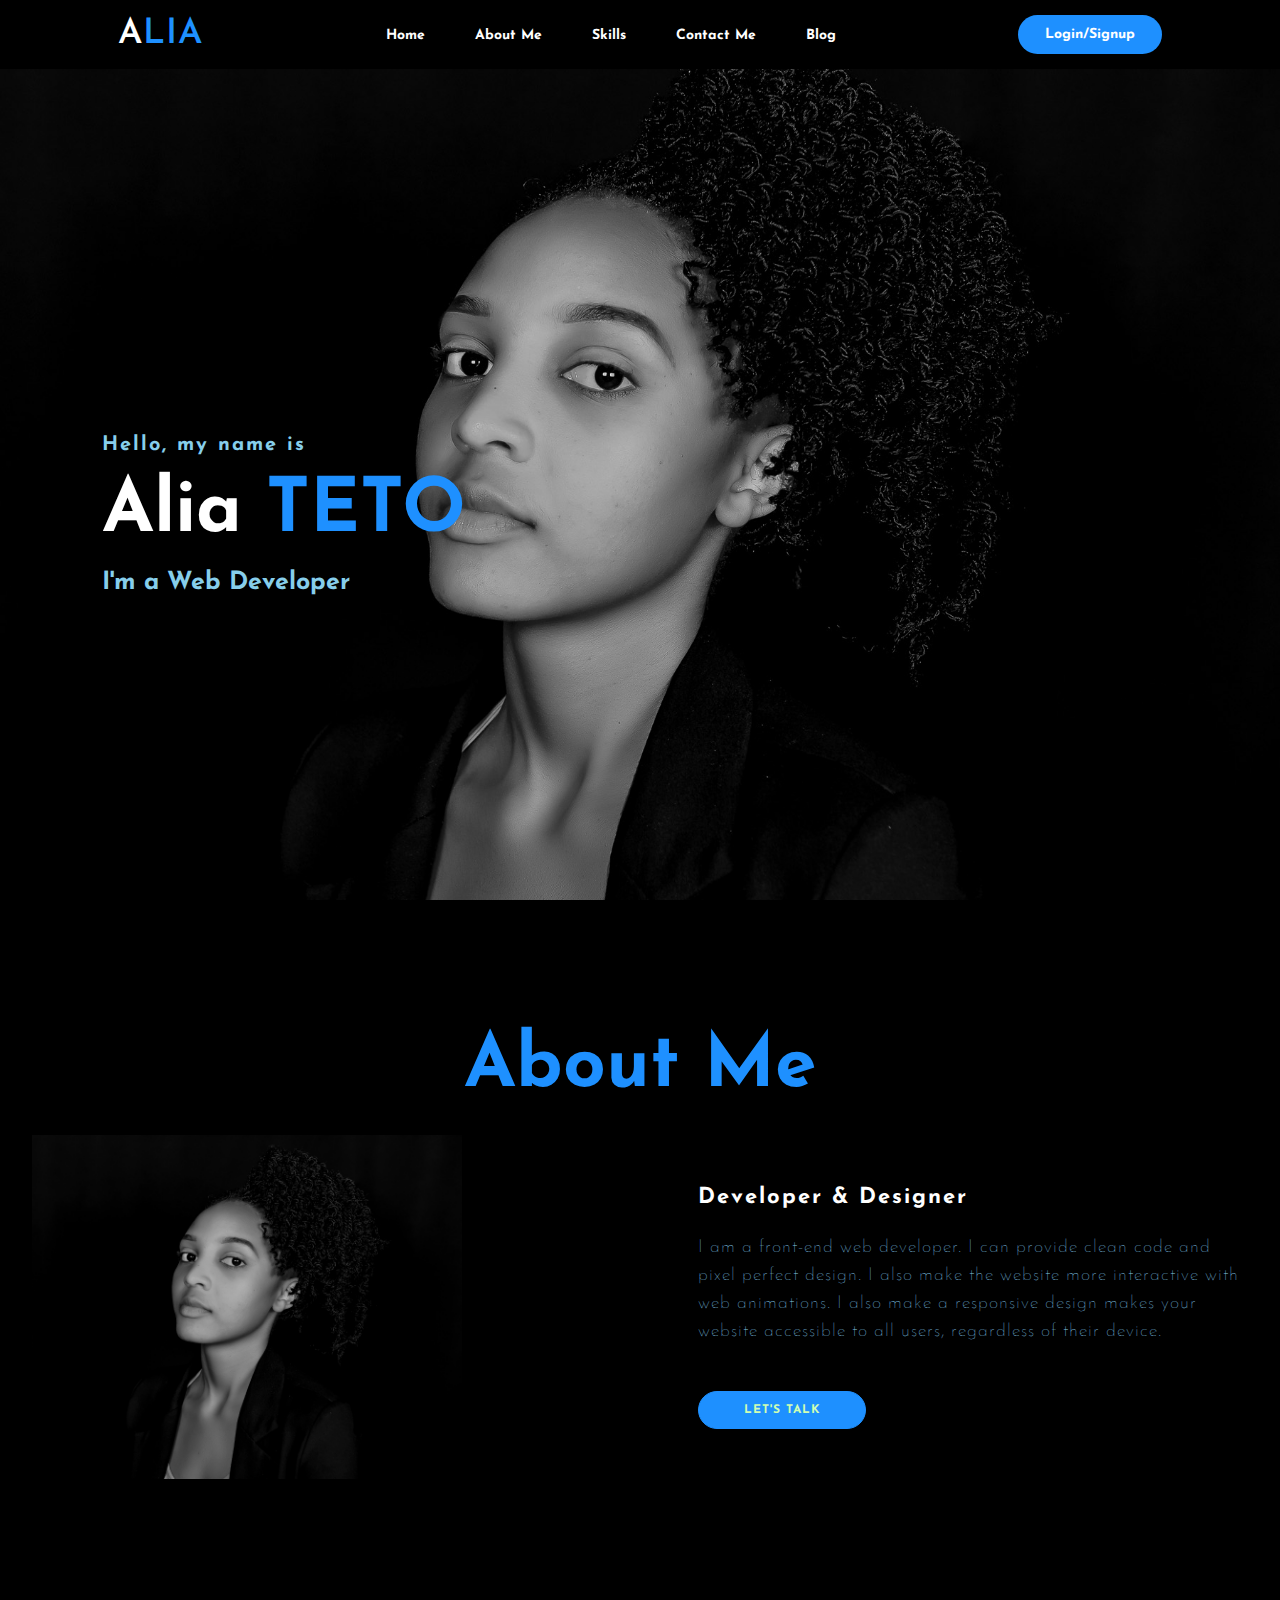
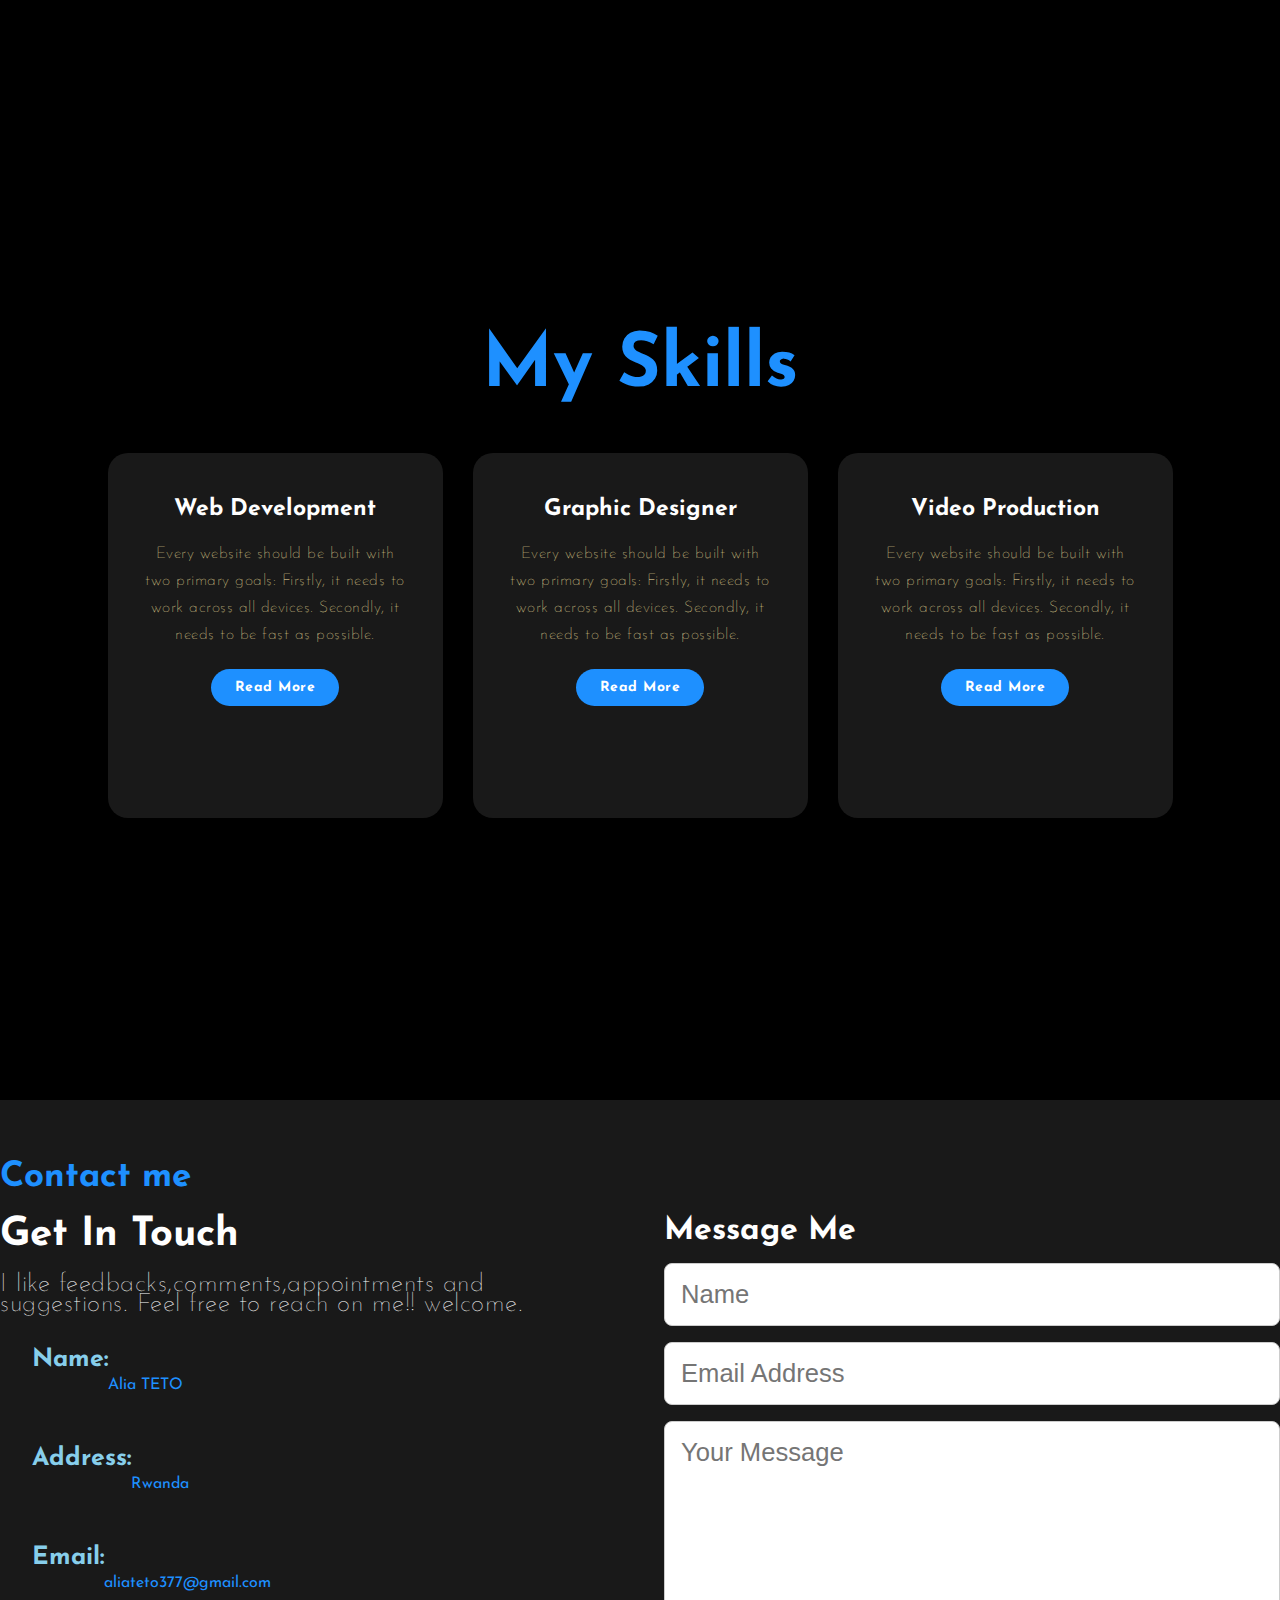
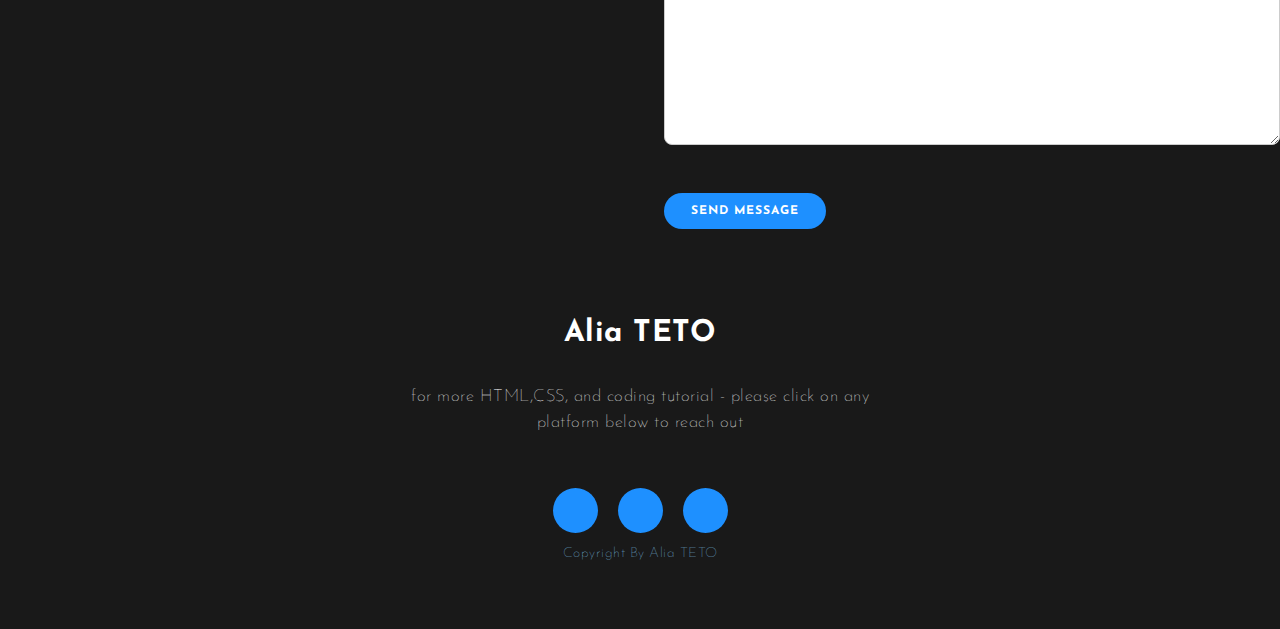
==== index.html @ bccda7f2 "this is for dashboard, about and skills pages." ====
<html lang="en">
<head>
    <meta charset="UTF-8">
    <meta http-equiv="X-UA-Compatible" content="IE=edge">
    <meta name="viewport" content="width=device-width, initial-scale=1.0">
    <title>Alia's Portfolio website</title>
    <link rel="stylesheet" type="text/css" href="css/style.css">
    <link href="https://fonts.googleapis.com/css2?family=Josefin+Sans:ital,wght@0,100;0,200;0,400;0,500;0,600;0,700;1,100;1,200;1,300;1,400;1,500;1,600;1,700&family=Roboto:wght@400;500;700&display=swap" rel="stylesheet">
     
    <link rel="stylesheet" href="https://cdnjs.cloudflare.com/ajax/libs/font-awesome/6.0.0-beta3/css/all.min.css" integrity="sha512-Fo3rlrZj/k7ujTnHg4CGR2D7kSs0v4LLanw2qksYuRlEzO+tcaEPQogQ0KaoGN26/zrn20ImR1DfuLWnOo7aBA==" crossorigin="anonymous" referrerpolicy="no-referrer" />
   
</head>
<body>
    <div class="container">
        <div class="hero" id="home">
            <nav>
              <div class="max-width">
                <div class="logo"><a href="#home">A<span>LIA</span></a></div>
                <ul class="navlinks">
                    <li><a href="#home">Home</a></li>
                    <li><a href="#about">About Me </a></li>
                    <li><a href="#skills">Skills</a></li>
                    <li><a href="#contact">Contact Me</a></li>
                    <li><a href="/blog.html">Blog</a></li>
                </ul>
                <div class="burger">
                    <div class="line1"></div>
                    <div class="line2"></div>
                    <div class="line3"></div>
                </div>
                <a href="login.html" class="btn"> Login/Signup </a> 
              </div>
            
            </nav>
            
            <div class="content">
                <h4>Hello, my name is </h4>
                <h1>Alia <span>TETO</span> </h1>
                <h3>I'm a Web Developer</h3>
                <div class="newsletter">
                </div>
            </div>
                
        </div>

        <section class="about" id="about">
            <div class="title">
               <h2>About Me</h2>
            </div>
            <div class="main">
                <div class="imageClass">
                    <img src="/img/6.jpg">
                </div>
                <div class="about-text">
                   <h5>Developer & Designer</h5>
                   <p>
                      I am a front-end web developer. I can provide clean code and pixel
                      perfect design. I also make the website more interactive with web
                      animations. I also make a responsive design
                      makes your website accessible to all users, regardless of their device. 
                   </p>
                   <button type="button">Let's Talk</button>
                </div>
            </div>
        </section>

        <div class="service" id="skills">
            <div class="title">
                <h2>My Skills</h2>
            </div>
    
            <div class="box">
                <div class="card">
                    <i class="fas fa-bars"></i>
                    <h5>Web Development</h5>
                    <div class="pra">
                        <p>Every website should be built with two primary goals: Firstly, it needs
                            to work across all devices. Secondly, it needs to be fast as possible.
                        </p>
                        <p style="text-align: center;">
                            <a class="button" href="#">Read More</a>                        
                        </p>
                    </div>
                </div>
    
                <div class="card">
                    <i class="fas fa-images"></i>
                    <h5>Graphic Designer</h5>
                    <div class="pra">
                        <p>Every website should be built with two primary goals: Firstly, it needs
                            to work across all devices. Secondly, it needs to be fast as possible.
                        </p>
                        <p style="text-align: center;">
                            <a class="button" href="#">Read More</a>                        
                        </p>
                    </div>
                </div>
    
                <div class="card">
                    <i class="fas fa-film"></i>
                    <h5>Video Production</h5>
                    <div class="pra">
                        <p>Every website should be built with two primary goals: Firstly, it needs
                            to work across all devices. Secondly, it needs to be fast as possible.
                        </p>
                        <p style="text-align: center;">
                            <a class="button" href="#">Read More</a>                        
                        </p>
                    </div>
                </div>
            </div>
        </div>
        <section class="section-contact" id="contact">
            <div class="title">
                <h1>Contact me</h1>
            </div>
        
            <div class="contact-center container">
                <div class="left" data-aos="fade-down" data-aos-duration="1500">
                    <h2>Get In Touch</h2>
                    <p>
                        I like feedbacks,comments,appointments and suggestions.
                        Feel free to reach on me!!
                        welcome.
                    </p>
                    <div>
                        <span class="icon"><i class="fas fa-user"></i></span>
                        <span class="content"></span>
                        <h3 class="ico">Name:</h3>
                        <span>Alia TETO</span>
                    </div>
                    <div>
                        <span class="icon"><i class="fas fa-marker"></i></span>
                        <span class="content"></span>
                        <h3>Address:</h3>
                        <span>Rwanda</span>
                    </div>
        
                    <div>
                        <span class="icon"><i class="fas fa-envelope"></i></span>
                        <span class="content"></span>
                        <h3>Email:</h3>
                        <span>aliateto377@gmail.com</span>
                    </div>
        
                </div>
        
                <div class="right" data-aos="fade-up" data-aos-duration="1500">
                    <form action="https://formsubmit.co/8c34376b5b62933df927d0271fd5776e" method="POST" class="form">
                    <h2>Message Me</h2>
                    <div>
        
                        <input type="text" placeholder="Name" required />
                        <input type="email" placeholder="Email Address" required />
                    </div>
        
                    <textarea name="message" id="" cols="30" rows="10" placeholder="Your Message"></textarea>
                    <button type="submit" class="btn btn-form"> Send message</button>
                    </form>
        
                </div>
            </div>
        
        

        <footer>
            <p>Alia TETO</p>
            <p>for more HTML,CSS, and coding tutorial - please click on any platform below to reach out</p>
            <div class="social">
                <a href="#"><i class="fab fa-facebook-f"></i></a>
                <a href="#"><i class="fab fa-instagram"></i></a>
                <a href="#"><i class="fab fa-linkedin"></i></a>
            </div>
            <p class="end">Copyright By Alia TETO</p>
        </footer>
        </section>
    </div>
   <!-- first page -->
    
    <!-- second page -->
    
    <!-- third page -->
    

    <!-- fourth page -->

    <!-- <div class="contact-me" id="hire">
        <p>Let Me Get A Beautiful Website.</p>
        <a class="button.two" href="#">Hire Me</a>
    </div> -->

    <!-- footer start  -->
    <script src="./main.js"></script>
    <script src="./munye/js/geolocationapi.js"></script>
    
</body>
</html>
---- css/style.css ----
* {
    padding: 0;
    margin: 0;
    font-family: 'josefin sans' , sans-serif;
    box-sizing: border-box;
}
html {
    scroll-behavior: smooth;
}

body {
   background-color: #191919;
   
   height: 100vh;
   margin: 0;
   width: 100%;
}

.hero {
    height: 100vh;
    width: 100%;
    background-image: url(/img/6.jpg);
    background-size: cover;
    /* background-position: center; */
    position:static;
}
 
nav {
     z-index: 999;
     position: fixed;
     width: 100%;
     padding-left: 3%;
     padding-right: 3%;      
     background-color: black;
   
}

.container {
    margin: 0 auto;
}

.max-width {
   display: flex;
   align-items: center;
   justify-content: space-between;
   max-width: 1300px;
   padding: 0 80px;
   margin: auto;


}
.logo a {
    color: white;
    font-size: 35px;
    font-weight: 600;
    letter-spacing: 1px;
    cursor: pointer;

}
span {
   color:dodgerblue;
  
}

.imageClass {
   flex: 1;
}

.imageClass img {
   width: 100%;
}

nav ul {
   display: flex;
   flex-wrap: wrap;
}
nav ul li {
   list-style-type: none;
   padding: 10px 25px;
}
nav ul li a{
   color: white;
   text-decoration: none;
   font-weight: bold;
   text-transform: capitalize;
   transition: .3s;
}

nav ul li a:hover {
   color: dodgerblue;
   transition: 0.3s;
}


.btn{
   background-color: dodgerblue;
   color: white;
   text-decoration: none;
   border: 2px solid transparent;
   font-weight: bold;
   padding: 10px 25px;
   border-radius: 30px;
   transition: transform .4s;

}
.btn:hover {
   transform: scale(1.2);
}
.content{
   max-width: 100%;
   position: absolute;
   top: 60%;
   left: 8%;
   right: 8%;
   transform: translateY(-50%);
}
h1{
   color: white;
   margin: 20px 0px 20px;
   font-size: 75px;
}
h3 {
   color: skyblue;
   font-size: 25px;
   margin-bottom: 50px;   
}
h4 {
   color: skyblue;
   letter-spacing: 2px;
   font-size: 20px;   
}
.newsletter form{
   width: 300px;
   max-width: 100%;
   position: relative;
}
.newsletter form input:first-child {
   display: inline-block;
   width: 100%;
   padding: 14px 130px 14px 15px;
   border: 2px solid dodgerblue;
   outline: none;
   border-radius: 30px;
}
.newsletter form input:last-child {
   position: absolute;
   display: inline-block;
   outline: none;
   border: none;
   padding: 10px 30px;
   border-radius: 30px;
   background-color: dodgerblue;
   color: white;
   box-shadow: 0px 0px 0px #000, 0px 0px 15px #858585;
   top: 6px;
   right: 6px;
}
.about {
   min-height: 100vh;
   padding: 100px 0px;
   background-color: black;
   margin: 0 auto;
}
.about img {
   height: auto;
   width: 430px;
}
.about-text {
   width: 550px;
}
.main{
   max-width: 95%;
   margin: 0 auto;
   display: flex;
   align-items: center;
   justify-content: space-around; 
   flex-wrap: wrap;  
}

.about-text h2  {
   flex: 1;
   color: skyblue;
   font-size: 75px;
   text-transform: capitalize;
   margin-bottom: 20px;
}
.about-text h5{
   color: white;
   letter-spacing: 2px;
   font-size: 22px;
   margin-bottom: 25px;
   text-transform: capitalize;
}
.about-text p {
   color:skyblue;
   letter-spacing: 1px;
   line-height: 28px;
   font-size: 18px;
   margin-bottom: 45px;
}
button {
   background-color: dodgerblue;
   color: white;
   text-decoration: none;
   border: 2px solid transparent;
   font-weight: bold;
   padding: 13px 30px;
   border-radius: 30px;
   transition: .4s;
}
button:hover {
   background-color: transparent;
   border: 2px solid;
   cursor: pointer;
}
.service {
   background: black;
   width: 100%;
   padding: 100px 8px;
   margin: 0 auto;
   min-height: 100vh;
}
.title h2{
   color: dodgerblue;
   font-size: 75px;
   /* width: 1130px; */
   margin: 30px auto;
   text-align: center;
}
.box {
   display: flex;
   justify-content: center;
   align-items: center;
   min-height: 400px;
   flex-wrap: wrap;
}
.card {
   height: 365px;
   width: 335px;
   padding: 20px 35px;
   background: #191919;
   border-radius: 20px;
   margin: 15px;
   position: relative;
   overflow: hidden;
   text-align: center;
}
.card i{
   font-size: 50px;
   display: block;
   text-align: center;
   margin: 25px 0px;
   color: dodgerblue;
}
h5{
   color: white;
   font-size: 23px;
   margin-bottom: 15px;
}
.pra p {
   color: #fee7aa;
   font-size: 16px;
   line-height: 27px;
   margin-bottom: 25px;
}
.card .button {
   background-color: dodgerblue;
   color: white;
   text-decoration: none;
   border: 2px solid transparent;
   font-weight: bold;
   padding: 9px 22px;
   border-radius: 30px;
   transition: transform .4s;
}
.card .button:hover {
   background-color: transparent;
   border: 2px solid;
   cursor: pointer;
}



footer{
   position: relative;
   width: 100%;
   height: 400px;
   background: #191919;
   display: flex;
   flex-direction: column;
   align-items: center;
   justify-content: center;
}
footer p:nth-child(1) {
   font-size: 30px;
   color: white;
   margin-bottom: 20px;
   font-weight: bold;
}
footer p:nth-child(2) {
   color: white;
   font-size: 17px;
   width: 500px;
   text-align: center;
   line-height: 26px;
}
.social {
   display: flex;
}
.social a {
   width: 45px;
   height: 45px;
   display: flex;
   align-items: center;
   justify-content: center;
   background: dodgerblue;
   border-radius: 50%;
   margin: 22px 10px;
   color: black;
   text-decoration: none;
   font-size: 20px;
}
.social a:hover {
   transform: scale(1.3);
   transition: .3s;
}
.end {
   position: absolute;
   color:skyblue;
   bottom: 35px;
   font-size: 14px;    
}

h2 {
text-align: left;

}
p {
   font-size: 14px;
   font-weight: 100;
   line-height: 20px;
   letter-spacing: 0.5px;
   margin: 20px 0 30px;
}



a{
   color: rgb(149, 149, 149);
   font-size: 14px;
   text-decoration: none;
   margin: 15px 0;
}
button {
   
   border-radius: 20px;
   border: 1px solid dodgerblue;
   background-color: dodgerblue;
   color: #CFFFB3;
   font-size: 12px;
   font-weight: bold;
   padding: 12px 45px;
   letter-spacing: 1px;
   text-transform: uppercase;
   transition: transform 80ms ease-in;
}
button:active {
   transform: scale(0.95);
}
button:focus {
   outline: none;
}
button.ghost {
   background-color: transparent;
   border-color: #CFFFB3;
}

.burger div {
   width: 20px;
   height: 2px;
   background-color: white;
   margin: 3px;
   padding-top: 3px;
   transition: all 0.3s ease;
}

.burger {
   display: none;
   cursor: pointer;
}


/* responsive media query */
@media screen and (max-width:1024px) {
   nav ul li {
       width: 68%;
   }   
   .hero {
           width: 100%;
   }
   .max-width {
       width: 100%;
       padding: 0 20px;

   }
   nav ul {
   display: flex;
   flex-wrap: inherit;
}
}

@media screen and (max-width:768px) {
       .hero {
           width: 100%;
       }
       .container{
           width: 100%;
           margin: 0;
       }
        .navlinks {
           display: none;
       }
       .open {
           display: flex;
           flex-direction: column;
           justify-content: center;
           background-color: #191919;
           position: fixed;
           padding-left: 1rem;
           padding-top: 1rem;
           top: 5%;
           left: 0%;
           z-index: 0;
           width: 100%;
       }
   .burger {
       display: block;
   }



.content {
   width: 80%;
   position: absolute;
   top: 60%;
   left: 8%;
   right: 8%;
   transform: translateY(-50%);
}


.max-width {
       width: 100%;
       padding: 0 10px;
       margin: 0;
   }
h1{
   color: white;
   margin: 20px 0px 20px;
   font-size: 50px;
   width: 100%;
}
h3 {
   color: #CFFFB3;
   font-size: 25px;
   margin-top: 50px;
}
.title h2 {
   color: #CFFFB3;
   font-size: 50px;
   margin: 10px auto;
   text-align: center;
   padding-bottom: 20px;
}
.about {
   width: 100%;
   padding: 40px 0px;
   background-color: #191919;
   margin: 0 auto;
}
.about-text h5 {
   margin-top: 20px;
}
.about img {
   height: auto;
   width: 300px;
}
.service {
   background: #101010;
   width: 100%;
   padding: 40px 0px;
   margin: 0 auto;
}
footer p:nth-child(2) {
   color: white;
   font-size: 17px;
   width: 250px;
   text-align: center;
   line-height: 26px;
}
.end {
   position: absolute;
   color: #208be2;
   bottom: 15px;
   font-size: 14px;
}
}

@keyframes navulliFade{
   from{
       opacity: 0;
       transform: translateX(50px);
   }
   to{
       opacity: 1;
       transform: translateX(0px);
   }
}

.toggle .line1 {
   transform: rotate(-45deg) translate(-5px, 6px);
}
.toggle .line1 {
   opacity: 0;
}
.toggle .line1 {
   transform: rotate(45deg) translate(-5px,-6px);
}


/* contact styles */
.section-contact{
   min-height: 100vh;

}
.contact-center {
   display: grid;
   grid-template-columns: 1fr 1fr;
   gap: 3rem;
color:white;
}
.title h1{
   color: dodgerblue;
   font-size: 35px;
   padding-top: 40px;
}
.left h2 {
   font-size: 2.5rem;
}
.left p {
   font-size: 1.6rem;
   margin-bottom: 2rem;
   color: white;
}
.left div {
   display: flex;
   align-items: center;
   margin-bottom: 1.5rem;
}
.left div .content {
   text-align: center;
}
.left .icon {
   margin-right: 2rem;
   font-size: 2.3rem;
   color: var(--customColor);
}
.form h2 {
   font-size: 2rem;
   margin-bottom: 1rem;
}
.form input,.form textarea {
   font-family: 'Poppins', sans-serif;
   font-size: 1.6rem;
   padding: 1rem 0;
   text-indent: 1rem;
   border-radius: .5rem;
   margin-bottom: 1rem;
   width: 100%;
   outline: none;
   border: none;
   border: 1px solid #ccc;
}
.form .right div {
   display: flex;
}

.form .right div input {
   flex: 1 1 50%;

}
.form textarea {
   width: 100%;
   resize: vertical;
   margin-bottom: 3rem;
}
@media only screen and (max-width: 768px) {
   .contact-center{
       grid-template-columns: 1fr;
   }
}
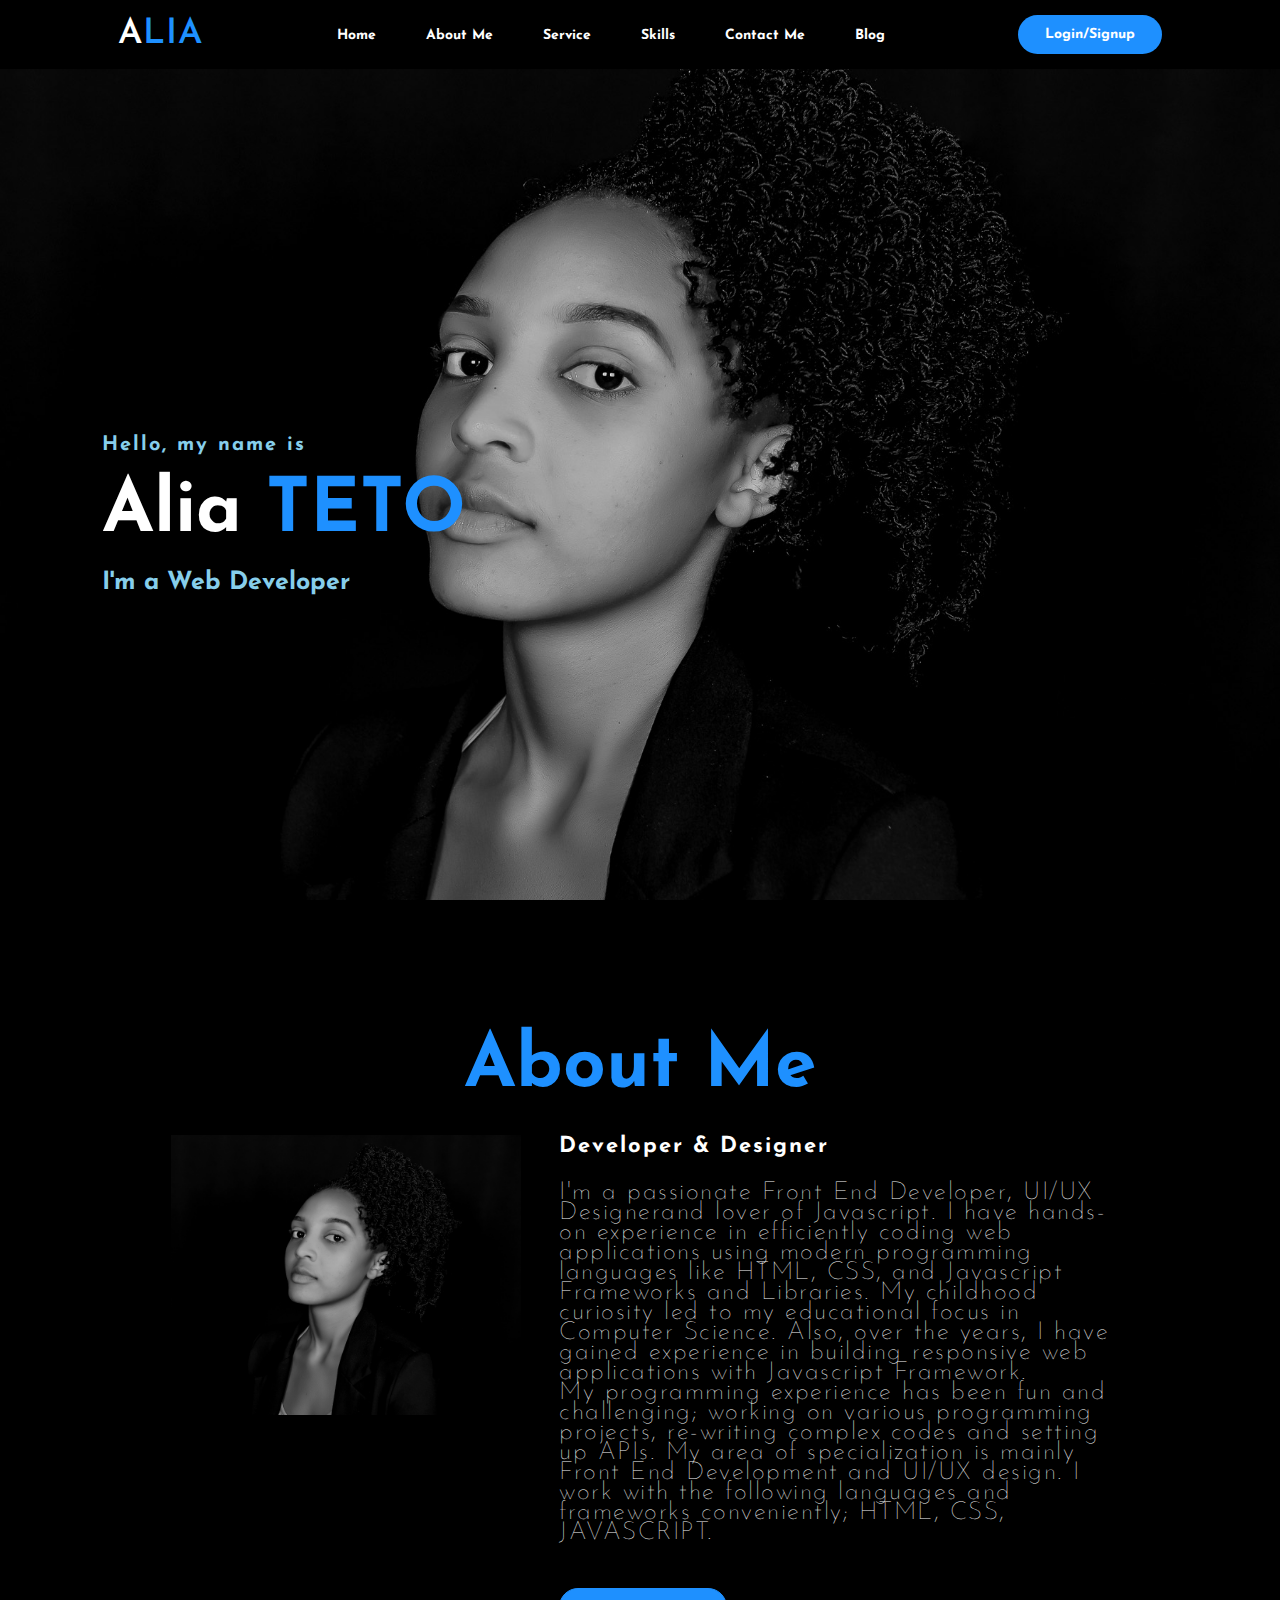
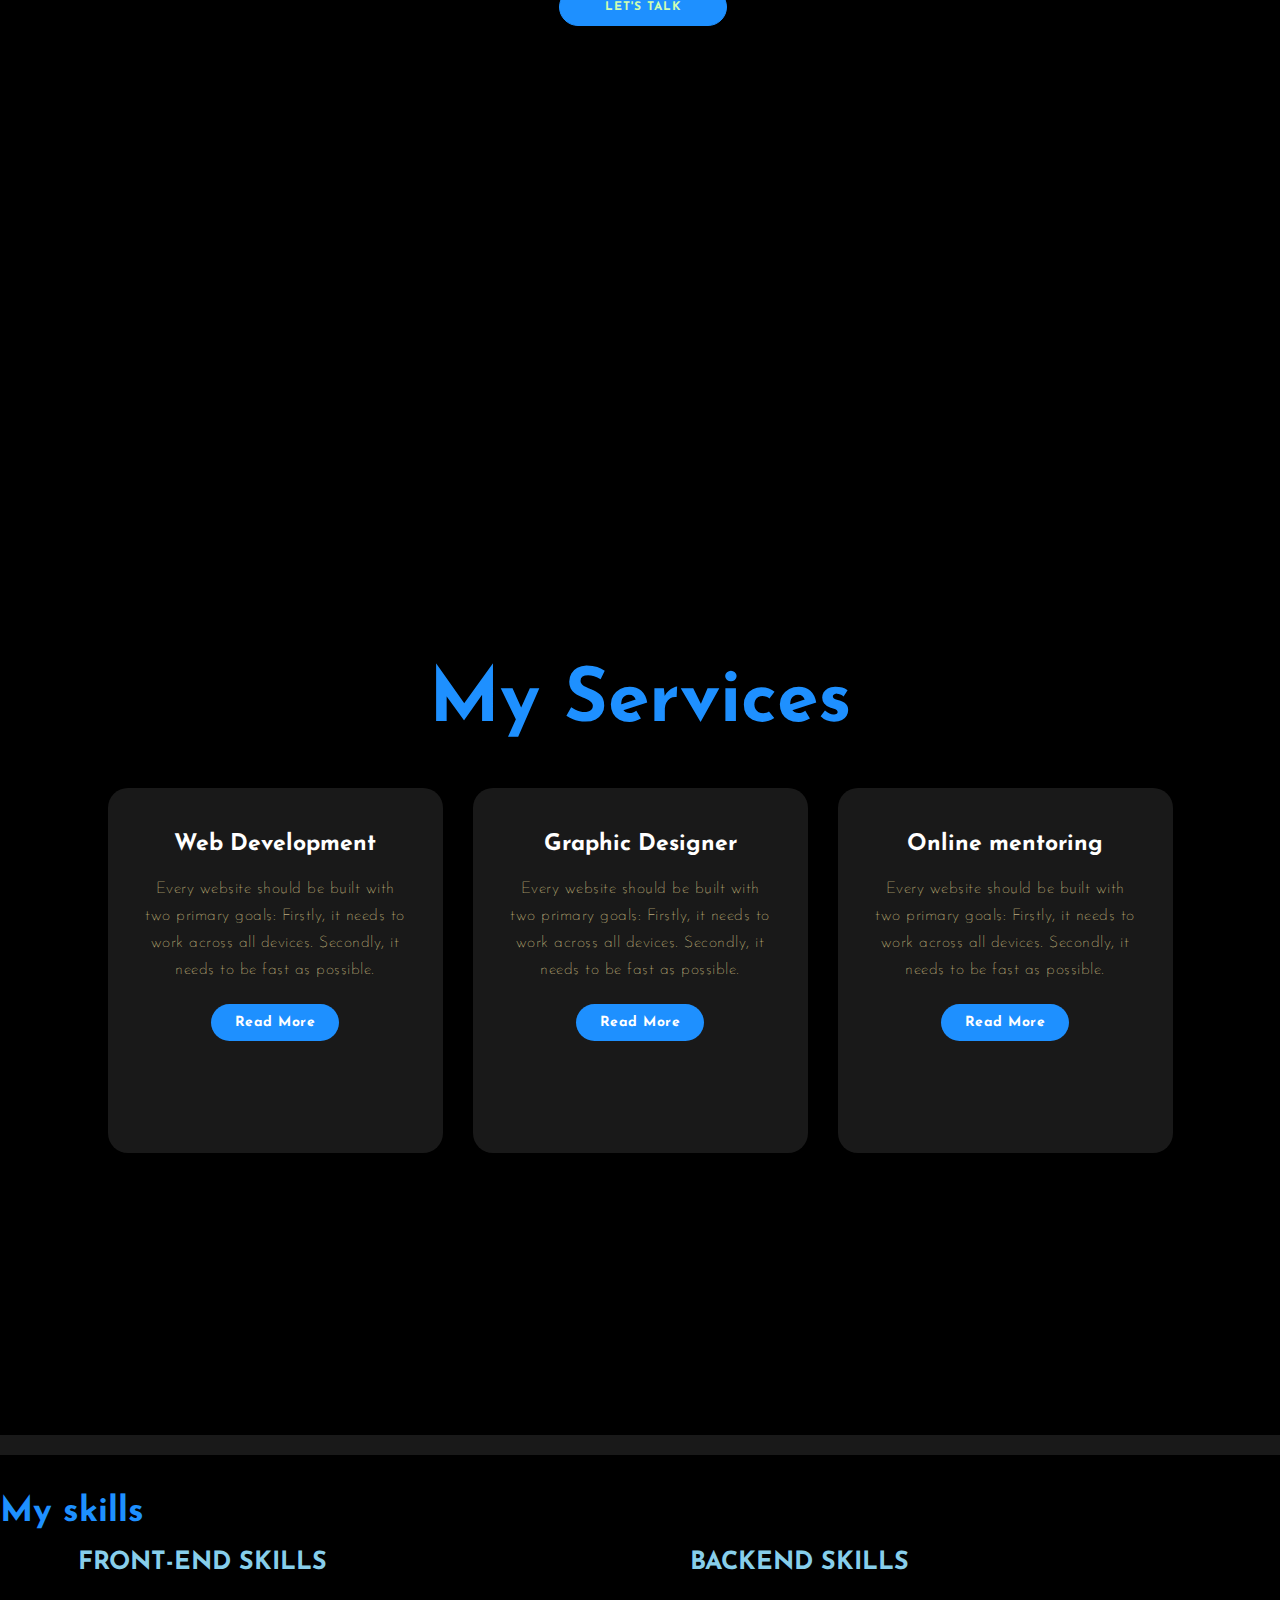
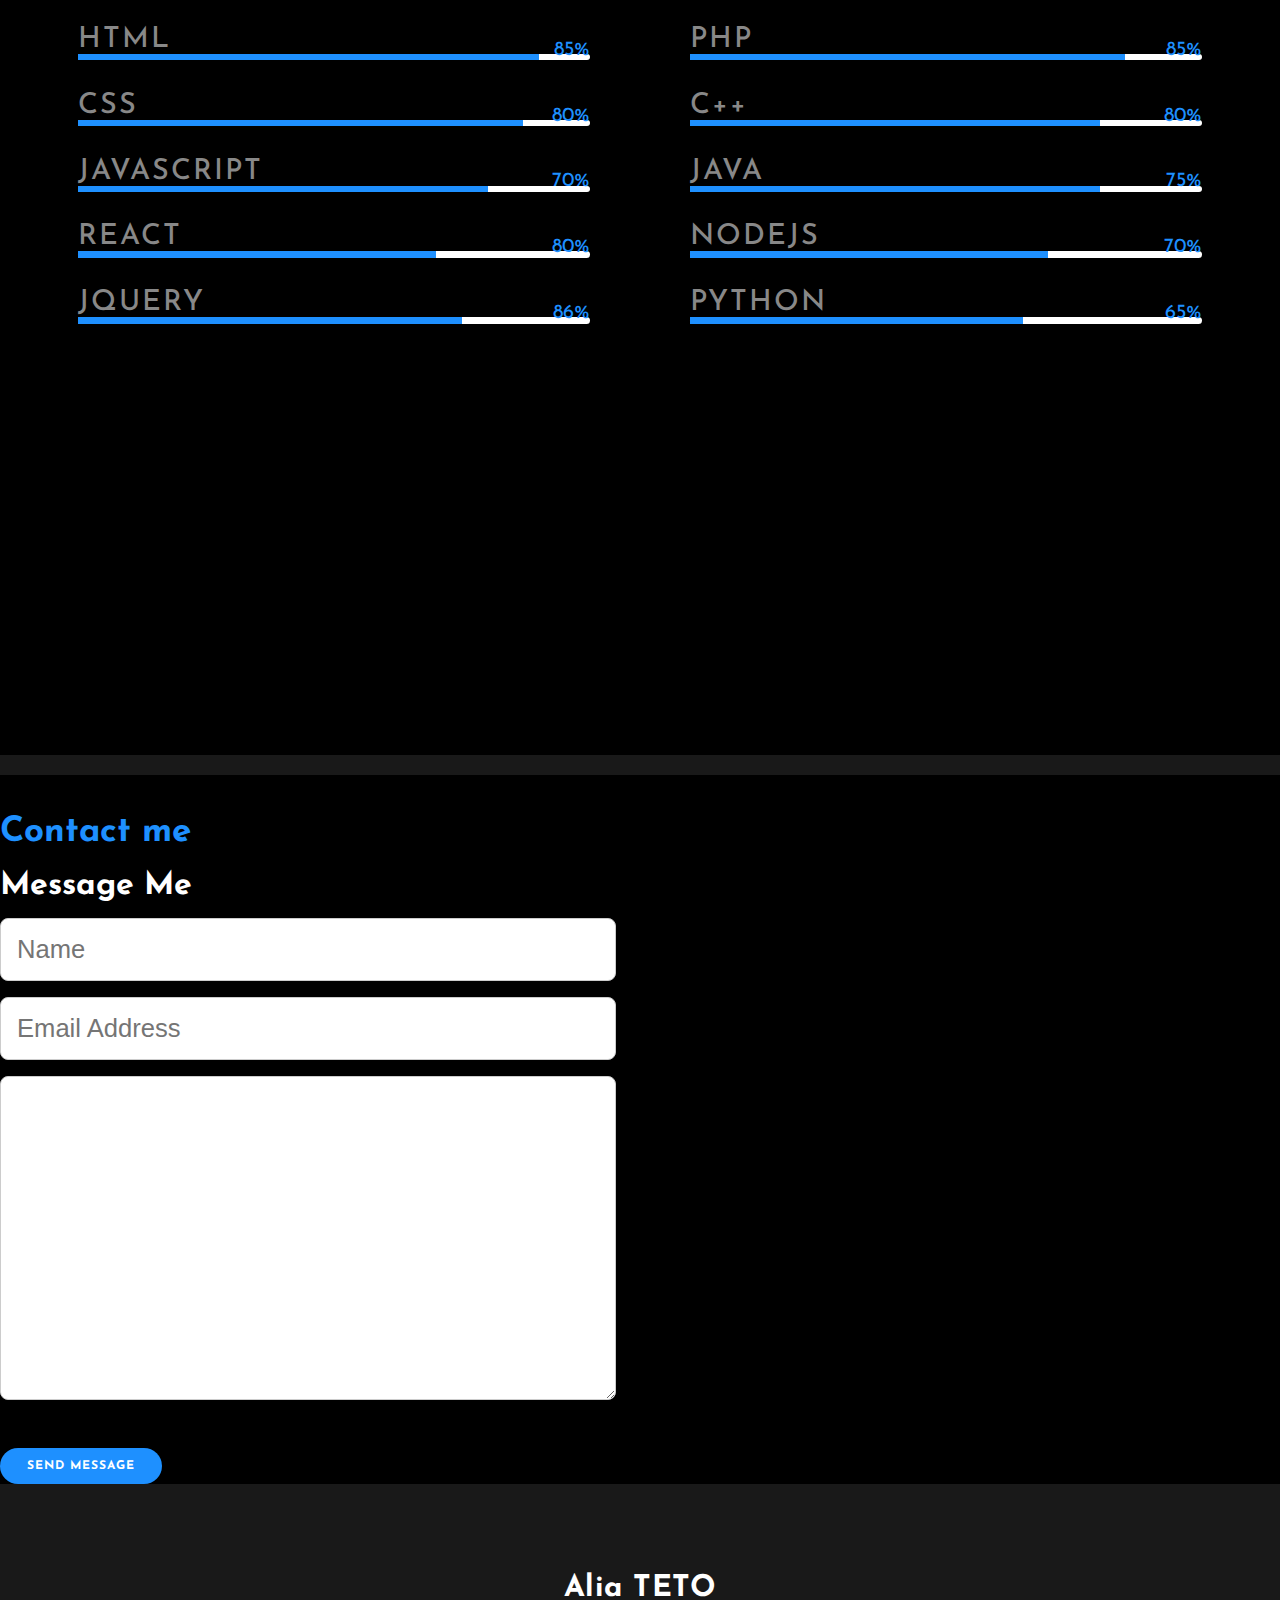
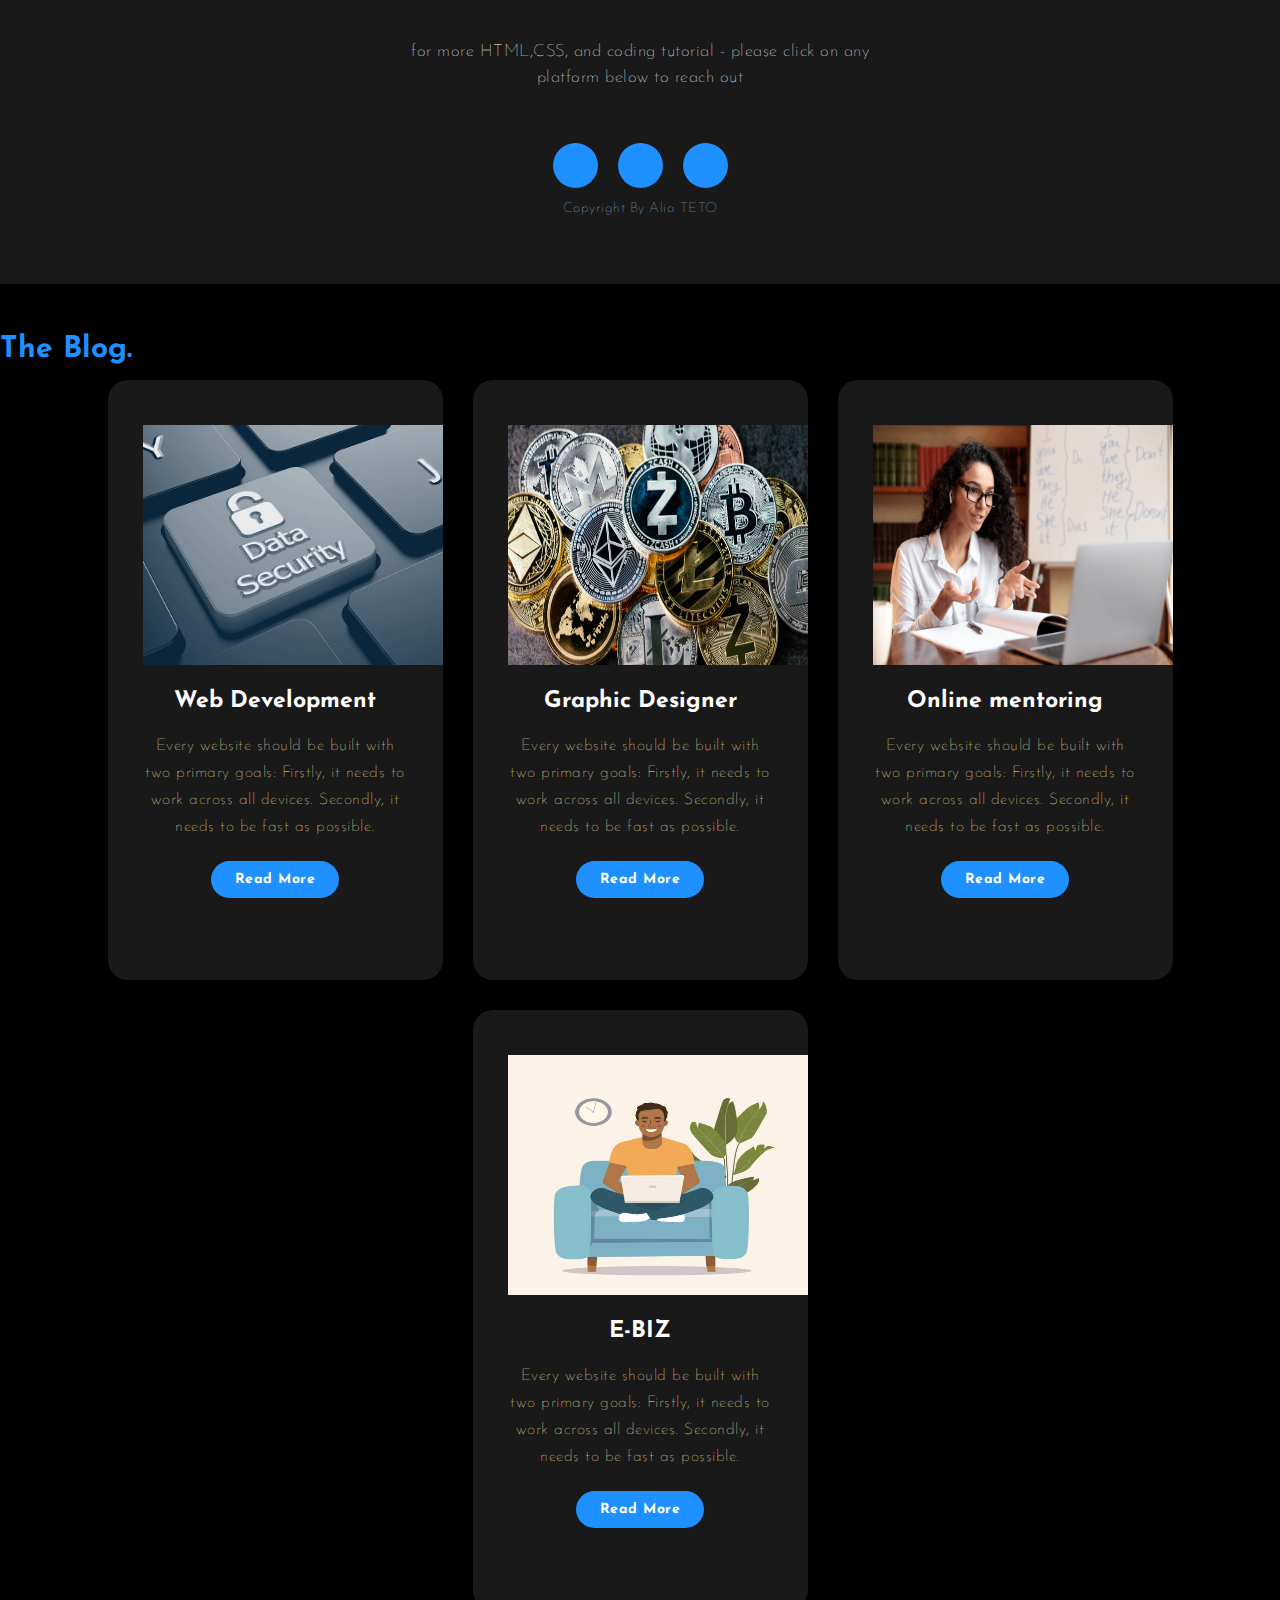
==== commit 5b52f8f9: "This is about landing and about pages" ====
--- a/index.html
+++ b/index.html
@@ -1,186 +1,417 @@
 <html lang="en">
-<head>
-    <meta charset="UTF-8">
-    <meta http-equiv="X-UA-Compatible" content="IE=edge">
-    <meta name="viewport" content="width=device-width, initial-scale=1.0">
+  <head>
+    <meta charset="UTF-8" />
+    <meta http-equiv="X-UA-Compatible" content="IE=edge" />
+    <meta name="viewport" content="width=device-width, initial-scale=1.0" />
     <title>Alia's Portfolio website</title>
-    <link rel="stylesheet" type="text/css" href="css/style.css">
-    <link href="https://fonts.googleapis.com/css2?family=Josefin+Sans:ital,wght@0,100;0,200;0,400;0,500;0,600;0,700;1,100;1,200;1,300;1,400;1,500;1,600;1,700&family=Roboto:wght@400;500;700&display=swap" rel="stylesheet">
-     
-    <link rel="stylesheet" href="https://cdnjs.cloudflare.com/ajax/libs/font-awesome/6.0.0-beta3/css/all.min.css" integrity="sha512-Fo3rlrZj/k7ujTnHg4CGR2D7kSs0v4LLanw2qksYuRlEzO+tcaEPQogQ0KaoGN26/zrn20ImR1DfuLWnOo7aBA==" crossorigin="anonymous" referrerpolicy="no-referrer" />
-   
-</head>
-<body>
+    <link rel="stylesheet" type="text/css" href="css/style.css" />
+    <link
+      href="https://fonts.googleapis.com/css2?family=Josefin+Sans:ital,wght@0,100;0,200;0,400;0,500;0,600;0,700;1,100;1,200;1,300;1,400;1,500;1,600;1,700&family=Roboto:wght@400;500;700&display=swap"
+      rel="stylesheet"
+    />
+
+    <link
+      rel="stylesheet"
+      href="https://cdnjs.cloudflare.com/ajax/libs/font-awesome/6.0.0-beta3/css/all.min.css"
+      integrity="sha512-Fo3rlrZj/k7ujTnHg4CGR2D7kSs0v4LLanw2qksYuRlEzO+tcaEPQogQ0KaoGN26/zrn20ImR1DfuLWnOo7aBA=="
+      crossorigin="anonymous"
+      referrerpolicy="no-referrer"
+    />
+  </head>
+
+  <body>
     <div class="container">
-        <div class="hero" id="home">
-            <nav>
-              <div class="max-width">
-                <div class="logo"><a href="#home">A<span>LIA</span></a></div>
-                <ul class="navlinks">
-                    <li><a href="#home">Home</a></li>
-                    <li><a href="#about">About Me </a></li>
-                    <li><a href="#skills">Skills</a></li>
-                    <li><a href="#contact">Contact Me</a></li>
-                    <li><a href="/blog.html">Blog</a></li>
-                </ul>
-                <div class="burger">
-                    <div class="line1"></div>
-                    <div class="line2"></div>
-                    <div class="line3"></div>
+      <div class="hero" id="home">
+        <nav>
+          <div class="max-width">
+            <div class="logo">
+              <a href="#home">A<span>LIA</span></a>
+            </div>
+            <ul class="navlinks">
+              <li><a href="#home">Home</a></li>
+              <li><a href="#about">About Me </a></li>
+              <li><a href="#service">Service</a></li>
+              <li><a href="#skills">Skills</a></li>
+              <li><a href="#contact">Contact Me</a></li>
+              <li><a href="#blog">Blog</a></li>
+            </ul>
+            <div class="burger">
+              <div class="line1"></div>
+              <div class="line2"></div>
+              <div class="line3"></div>
+            </div>
+            <a href="login.html" class="btn"> Login/Signup </a>
+          </div>
+        </nav>
+
+        <div class="content">
+          <h4>Hello, my name is</h4>
+          <h1>Alia <span>TETO</span></h1>
+          <h3>I'm a Web Developer</h3>
+          <div class="newsletter"></div>
+        </div>
+      </div>
+
+      <section class="about" id="about">
+        <div class="title">
+          <h2>About Me</h2>
+        </div>
+        <div class="main">
+          <div class="AboutImg">
+            <img src="/img/6.jpg" />
+          </div>
+          <div class="about-text">
+            <h5>Developer & Designer</h5>
+            <p>
+              I'm a passionate Front End Developer, UI/UX Designerand lover of
+              Javascript. I have hands-on experience in efficiently coding web
+              applications using modern programming languages like HTML, CSS,
+              and Javascript Frameworks and Libraries. My childhood curiosity
+              led to my educational focus in Computer Science. Also, over the
+              years, I have gained experience in building responsive web
+              applications with Javascript Framework.
+              <br />
+
+              My programming experience has been fun and challenging; working on
+              various programming projects, re-writing complex codes and setting
+              up APIs. My area of specialization is mainly Front End Development
+              and UI/UX design. I work with the following languages and
+              frameworks conveniently; HTML, CSS, JAVASCRIPT.
+            </p>
+            <button type="button">Let's Talk</button>
+          </div>
+        </div>
+      </section>
+
+      <div class="service" id="service">
+        <div class="title">
+          <h2>My Services</h2>
+        </div>
+
+        <div class="box">
+          <div class="card">
+            <i class="fas fa-bars"></i>
+            <h5>Web Development</h5>
+            <div class="pra">
+              <p>
+                Every website should be built with two primary goals: Firstly,
+                it needs to work across all devices. Secondly, it needs to be
+                fast as possible.
+              </p>
+              <p style="text-align: center">
+                <a class="button" href="#">Read More</a>
+              </p>
+            </div>
+          </div>
+
+          <div class="card">
+            <i class="fas fa-images"></i>
+            <h5>Graphic Designer</h5>
+            <div class="pra">
+              <p>
+                Every website should be built with two primary goals: Firstly,
+                it needs to work across all devices. Secondly, it needs to be
+                fast as possible.
+              </p>
+              <p style="text-align: center">
+                <a class="button" href="#">Read More</a>
+              </p>
+            </div>
+          </div>
+
+          <div class="card">
+            <i class="fas fa-film"></i>
+            <h5>Online mentoring</h5>
+            <div class="pra">
+              <p>
+                Every website should be built with two primary goals: Firstly,
+                it needs to work across all devices. Secondly, it needs to be
+                fast as possible.
+              </p>
+              <p style="text-align: center">
+                <a class="button" href="#">Read More</a>
+              </p>
+            </div>
+          </div>
+        </div>
+      </div>
+      <!-- start of skills section -->
+
+      <section class="section-skills" id="skills">
+        <div class="title">
+          <h1>My skills</h1>
+        </div>
+
+        
+        <div class="skills-container">
+            
+          <div class="skills-left">
+            <h3>FRONT-END SKILLS</h3>
+            <div class="skills-box">
+              <h4>HTML</h4>
+
+              <div class="skills-ilt">
+                <div class="skills-bar html"></div>
+                <span>85%</span>
+              </div>
+            </div>
+
+            <div class="skills-box">
+              <h4>CSS</h4>
+
+              <div class="skills-ilt">
+                <div class="skills-bar css"></div>
+                <span>80%</span>
+              </div>
+            </div>
+
+            <div class="skills-box">
+              <h4>JAVASCRIPT</h4>
+
+              <div class="skills-ilt">
+                <div class="skills-bar javascript"></div>
+                <span>70%</span>
+              </div>
+            </div>
+
+            <div class="skills-box">
+              <h4>REACT</h4>
+
+              <div class="skills-ilt">
+                <div class="skills-bar nodejs"></div>
+                <span>80%</span>
+              </div>
+            </div>
+
+            <div class="skills-box">
+              <h4>JQUERY</h4>
+
+              <div class="skills-ilt">
+                <div class="skills-bar jquery"></div>
+                <span>86%</span>
+              </div>
+            </div>
+
+            
+          </div>
+
+          <div class="skills-right">
+            <h3>BACKEND SKILLS</h3>
+            <div class="skills-box">
+              <h4>PHP</h4>
+
+              <div class="skills-ilt">
+                <div class="skills-bar php"></div>
+                <span>85%</span>
+              </div>
+            </div>
+
+            <div class="skills-box">
+              <h4>C++</h4>
+
+              <div class="skills-ilt">
+                <div class="skills-bar c"></div>
+                <span>80%</span>
+              </div>
+            </div>
+
+            <div class="skills-box">
+              <h4>JAVA</h4>
+
+              <div class="skills-ilt">
+                <div class="skills-bar java"></div>
+                <span>75%</span>
+              </div>
+            </div>
+
+            <div class="skills-box">
+              <h4>NODEJS</h4>
+
+              <div class="skills-ilt">
+                <div class="skills-bar nodejs"></div>
+                <span>70%</span>
+              </div>
+            </div>
+
+            <div class="skills-box">
+              <h4>PYTHON</h4>
+
+              <div class="skills-ilt">
+                <div class="skills-bar python"></div>
+                <span>65%</span>
+              </div>
+            </div>
+        </div>
+
+            <!-- <p> -->
+            <!-- learn to live and grow to glow.
+                        i never stop  learning and i work hard to increase my knowledge and skills and put in
+                        practice to increase my experience.
+                        Consistency,persistence and team work are the key to creative skills and
+                    </p>
+                    <a href="" class="btn">Read more</a>   I  -->
+          </div>
+        </div>
+      </section>
+
+      <!-- contact section -->
+      <section class="section-contact" id="contact">
+        <div class="title">
+          <h1>Contact me</h1>
+        </div>
+
+        <div class="contact-center container">
+          <!-- <div class="left" data-aos="fade-down" data-aos-duration="1500">
+            <h2>Get In Touch</h2>
+            <p>
+              I like feedbacks,comments,appointments and suggestions. Feel free
+              to reach on me!! welcome.
+            </p>
+            <div>
+              <span class="icon"><i class="fas fa-user"></i></span>
+              <span class="content"></span>
+              <h3 class="ico">Name:</h3>
+              <span>Alia TETO</span>
+            </div>
+            <div>
+              <span class="icon"><i class="fas fa-marker"></i></span>
+              <span class="content"></span>
+              <h3>Address:</h3>
+              <span>Rwanda</span>
+            </div>
+
+            <div>
+              <span class="icon"><i class="fas fa-envelope"></i></span>
+              <span class="content"></span>
+              <h3>Email:</h3>
+              <span>aliateto377@gmail.com</span>
+            </div>
+          </div> -->
+
+          <div class="right" data-aos="fade-up" data-aos-duration="1500">
+            <form method="POST"  class="form">
+              <h2>Message Me</h2>
+              <div>
+                <input type="text" placeholder="Name" required />
+                <input type="email" placeholder="Email Address" required />
+              </div>
+
+              <textarea name="message" id="" cols="30" rows="10" placeholder="Your Message">
+              </textarea>
+              <button type="submit" class="btn btn-form">Send message</button>
+            </form>
+          </div>
+        </div>
+
+        <footer>
+          <p>Alia TETO</p>
+          <p>
+            for more HTML,CSS, and coding tutorial - please click on any
+            platform below to reach out
+          </p>
+          <div class="social">
+            <a href="#"><i class="fab fa-facebook-f"></i></a>
+            <a href="#"><i class="fab fa-instagram"></i></a>
+            <a href="#"><i class="fab fa-linkedin"></i></a>
+          </div>
+          <p class="end">Copyright By Alia TETO</p>
+        </footer>
+      </section>
+    </div>
+    
+    <section class="blog" id="blog">
+        <div class="main-nav">
+  
+            <h2>The Blog.</h2>
+        
+            <!-- <div class="upper"> -->
+                <!-- <div class="upper1">
+                <div class="article1">
+                  <h3>DATA SECURITY IN RWANDA</h3>
+                  <img src="img/data-security.jpg">
+                  <P>
+                    The private life, family, home or correspondence of a person shall not be subjected to arbitrary interference;
+                     his or her honour and good reputation shall be respected. A person’s home is inviolable. No search of or entry 
+                     into a home may be carried out without the consent of the owner, 
+                     except in circumstances and in accordance with procedures determined by law. 
+                    Confidentiality of correspondence and communication shall not be subject to waiver
+                     except in circumstances and in accordance with procedures determined by law.'
+                  </P>
+                  <button value="submit"  onclick="">Read more</button>
                 </div>
-                <a href="login.html" class="btn"> Login/Signup </a> 
-              </div>
-            
-            </nav>
-            
-            <div class="content">
-                <h4>Hello, my name is </h4>
-                <h1>Alia <span>TETO</span> </h1>
-                <h3>I'm a Web Developer</h3>
-                <div class="newsletter">
+                  </div>
+            </div> -->
+            <div class="boxes">
+                <div class="cards">
+                  <!-- <i class="fas fa-bars"></i> -->
+                  <img src="img/data-security.jpg">
+                  <h5>Web Development</h5>
+                  <div class="pra">
+                    <p>
+                      Every website should be built with two primary goals: Firstly,
+                      it needs to work across all devices. Secondly, it needs to be
+                      fast as possible.
+                    </p>
+                    <p style="text-align: center">
+                      <a class="button" href="article1.html">Read More</a>
+                    </p>
+                  </div>
                 </div>
-            </div>
-                
-        </div>
-
-        <section class="about" id="about">
-            <div class="title">
-               <h2>About Me</h2>
-            </div>
-            <div class="main">
-                <div class="imageClass">
-                    <img src="/img/6.jpg">
+      
+                <div class="cards">
+                  <!-- <i class="fas fa-images"></i> -->
+                  <img src="img/cryptocurrency.jpg">
+                  <h5>Graphic Designer</h5>
+                  <div class="prag">
+                    <p>
+                      Every website should be built with two primary goals: Firstly,
+                      it needs to work across all devices. Secondly, it needs to be
+                      fast as possible.
+                    </p>
+                    <p style="text-align: center">
+                      <a class="button" href="#">Read More</a>
+                    </p>
+                  </div>
                 </div>
-                <div class="about-text">
-                   <h5>Developer & Designer</h5>
-                   <p>
-                      I am a front-end web developer. I can provide clean code and pixel
-                      perfect design. I also make the website more interactive with web
-                      animations. I also make a responsive design
-                      makes your website accessible to all users, regardless of their device. 
-                   </p>
-                   <button type="button">Let's Talk</button>
+      
+                <div class="cards">
+                  <!-- <i class="fas fa-film"></i> -->
+                  <img src="img/online-mentoring.jpg">
+                  <h5>Online mentoring</h5>
+                  <div class="prag">
+                    <p>
+                      Every website should be built with two primary goals: Firstly,
+                      it needs to work across all devices. Secondly, it needs to be
+                      fast as possible.
+                    </p>
+                    <p style="text-align: center">
+                      <a class="button" href="#">Read More</a>
+                    </p>
+                  </div>
                 </div>
-            </div>
-        </section>
-
-        <div class="service" id="skills">
-            <div class="title">
-                <h2>My Skills</h2>
-            </div>
-    
-            <div class="box">
-                <div class="card">
-                    <i class="fas fa-bars"></i>
-                    <h5>Web Development</h5>
-                    <div class="pra">
-                        <p>Every website should be built with two primary goals: Firstly, it needs
-                            to work across all devices. Secondly, it needs to be fast as possible.
-                        </p>
-                        <p style="text-align: center;">
-                            <a class="button" href="#">Read More</a>                        
-                        </p>
+                <div class="cards">
+                    <!-- <i class="fas fa-film"></i> -->
+                    <img src="img/5.jpg">
+                    <h5>E-BIZ</h5>
+                    <div class="prag">
+                      <p>
+                        Every website should be built with two primary goals: Firstly,
+                        it needs to work across all devices. Secondly, it needs to be
+                        fast as possible.
+                      </p>
+                      <p style="text-align: center">
+                        <a class="button" href="#">Read More</a>
+                      </p>
                     </div>
-                </div>
-    
-                <div class="card">
-                    <i class="fas fa-images"></i>
-                    <h5>Graphic Designer</h5>
-                    <div class="pra">
-                        <p>Every website should be built with two primary goals: Firstly, it needs
-                            to work across all devices. Secondly, it needs to be fast as possible.
-                        </p>
-                        <p style="text-align: center;">
-                            <a class="button" href="#">Read More</a>                        
-                        </p>
-                    </div>
-                </div>
-    
-                <div class="card">
-                    <i class="fas fa-film"></i>
-                    <h5>Video Production</h5>
-                    <div class="pra">
-                        <p>Every website should be built with two primary goals: Firstly, it needs
-                            to work across all devices. Secondly, it needs to be fast as possible.
-                        </p>
-                        <p style="text-align: center;">
-                            <a class="button" href="#">Read More</a>                        
-                        </p>
-                    </div>
-                </div>
-            </div>
-        </div>
-        <section class="section-contact" id="contact">
-            <div class="title">
-                <h1>Contact me</h1>
-            </div>
-        
-            <div class="contact-center container">
-                <div class="left" data-aos="fade-down" data-aos-duration="1500">
-                    <h2>Get In Touch</h2>
-                    <p>
-                        I like feedbacks,comments,appointments and suggestions.
-                        Feel free to reach on me!!
-                        welcome.
-                    </p>
-                    <div>
-                        <span class="icon"><i class="fas fa-user"></i></span>
-                        <span class="content"></span>
-                        <h3 class="ico">Name:</h3>
-                        <span>Alia TETO</span>
-                    </div>
-                    <div>
-                        <span class="icon"><i class="fas fa-marker"></i></span>
-                        <span class="content"></span>
-                        <h3>Address:</h3>
-                        <span>Rwanda</span>
-                    </div>
-        
-                    <div>
-                        <span class="icon"><i class="fas fa-envelope"></i></span>
-                        <span class="content"></span>
-                        <h3>Email:</h3>
-                        <span>aliateto377@gmail.com</span>
-                    </div>
-        
-                </div>
-        
-                <div class="right" data-aos="fade-up" data-aos-duration="1500">
-                    <form action="https://formsubmit.co/8c34376b5b62933df927d0271fd5776e" method="POST" class="form">
-                    <h2>Message Me</h2>
-                    <div>
-        
-                        <input type="text" placeholder="Name" required />
-                        <input type="email" placeholder="Email Address" required />
-                    </div>
-        
-                    <textarea name="message" id="" cols="30" rows="10" placeholder="Your Message"></textarea>
-                    <button type="submit" class="btn btn-form"> Send message</button>
-                    </form>
-        
-                </div>
-            </div>
-        
-        
-
-        <footer>
-            <p>Alia TETO</p>
-            <p>for more HTML,CSS, and coding tutorial - please click on any platform below to reach out</p>
-            <div class="social">
-                <a href="#"><i class="fab fa-facebook-f"></i></a>
-                <a href="#"><i class="fab fa-instagram"></i></a>
-                <a href="#"><i class="fab fa-linkedin"></i></a>
-            </div>
-            <p class="end">Copyright By Alia TETO</p>
-        </footer>
-        </section>
-    </div>
-   <!-- first page -->
-    
+                  </div>
+              </div>
+                  </div>
+    </section>
+    <!-- first page -->
+
     <!-- second page -->
-    
+
     <!-- third page -->
-    
 
     <!-- fourth page -->
 
@@ -192,6 +423,5 @@
     <!-- footer start  -->
     <script src="./main.js"></script>
     <script src="./munye/js/geolocationapi.js"></script>
-    
-</body>
-</html>+  </body>
+</html>
--- a/css/style.css
+++ b/css/style.css
@@ -1,601 +1,748 @@
 * {
-    padding: 0;
+  padding: 0;
+  margin: 0;
+  font-family: "josefin sans", sans-serif;
+  box-sizing: border-box;
+}
+html {
+  scroll-behavior: smooth;
+}
+
+body {
+  background-color: #191919;
+
+  height: 100vh;
+  margin: 0;
+  width: 100%;
+}
+
+.hero {
+  height: 100vh;
+  width: 100%;
+  background-image: url(/img/6.jpg);
+  background-size: cover;
+  /* background-position: center; */
+  position: static;
+}
+
+nav {
+  z-index: 999;
+  position: fixed;
+  width: 100%;
+  padding-left: 3%;
+  padding-right: 3%;
+  background-color: black;
+}
+
+.container {
+  margin: 0 auto;
+}
+
+.max-width {
+  display: flex;
+  align-items: center;
+  justify-content: space-between;
+  max-width: 1300px;
+  padding: 0 80px;
+  margin: auto;
+}
+.logo a {
+  color: white;
+  font-size: 35px;
+  font-weight: 600;
+  letter-spacing: 1px;
+  cursor: pointer;
+}
+span {
+  color: dodgerblue;
+}
+
+.imageClass {
+  flex: 1;
+}
+
+.imageClass img {
+  width: 100%;
+}
+
+nav ul {
+  display: flex;
+  flex-wrap: wrap;
+}
+nav ul li {
+  list-style-type: none;
+  padding: 10px 25px;
+}
+nav ul li a {
+  color: white;
+  text-decoration: none;
+  font-weight: bold;
+  text-transform: capitalize;
+  transition: 0.3s;
+}
+
+nav ul li a:hover {
+  color: dodgerblue;
+  transition: 0.3s;
+}
+
+.btn {
+  background-color: dodgerblue;
+  color: white;
+  text-decoration: none;
+  border: 2px solid transparent;
+  font-weight: bold;
+  padding: 10px 25px;
+  border-radius: 30px;
+  transition: transform 0.4s;
+}
+.btn:hover {
+  transform: scale(1.2);
+}
+.content {
+  max-width: 100%;
+  position: absolute;
+  top: 60%;
+  left: 8%;
+  right: 8%;
+  transform: translateY(-50%);
+}
+h1 {
+  color: white;
+  margin: 20px 0px 20px;
+  font-size: 75px;
+}
+h3 {
+  color: skyblue;
+  font-size: 25px;
+  margin-bottom: 50px;
+}
+h4 {
+  color: skyblue;
+  letter-spacing: 2px;
+  font-size: 20px;
+}
+.newsletter form {
+  width: 300px;
+  max-width: 100%;
+  position: relative;
+}
+.newsletter form input:first-child {
+  display: inline-block;
+  width: 100%;
+  padding: 14px 130px 14px 15px;
+  border: 2px solid dodgerblue;
+  outline: none;
+  border-radius: 30px;
+}
+.newsletter form input:last-child {
+  position: absolute;
+  display: inline-block;
+  outline: none;
+  border: none;
+  padding: 10px 30px;
+  border-radius: 30px;
+  background-color: dodgerblue;
+  color: white;
+  box-shadow: 0px 0px 0px #000, 0px 0px 15px #858585;
+  top: 6px;
+  right: 6px;
+}
+.main {
+  display: flex;
+  justify-content: center;
+  margin: 20px 100px 0px 100px;
+  min-height: 100vh;
+}
+.AboutImg {
+  width: 36%;
+}
+.AboutImg img {
+  width: 90%;
+}
+.about {
+  min-height: 100vh;
+  padding: 100px 0px;
+  background-color: black;
+  margin: 0 auto;
+}
+.about-text {
+  width: 550px;
+}
+.imageClass img {
+  width: 50%;
+}
+.about-text h2 {
+  flex: 1;
+  color: skyblue;
+  font-size: 75px;
+  text-transform: capitalize;
+  margin-bottom: 20px;
+}
+.about-text h5 {
+  color: white;
+  letter-spacing: 2px;
+  font-size: 22px;
+  margin-bottom: 25px;
+  text-transform: capitalize;
+}
+.about-text p {
+  color: whitesmoke;
+  letter-spacing: 1.5px;
+  line-height: 20px;
+  font-size: 25px;
+  margin-bottom: 45px;
+}
+button {
+  background-color: dodgerblue;
+  color: white;
+  text-decoration: none;
+  border: 2px solid transparent;
+  font-weight: bold;
+  padding: 13px 30px;
+  border-radius: 30px;
+  transition: 0.4s;
+}
+button:hover {
+  background-color: transparent;
+  border: 2px solid;
+  cursor: pointer;
+}
+.service {
+  background: black;
+  width: 100%;
+  padding: 100px 8px;
+  margin: 0 auto;
+  min-height: 100vh;
+}
+.title h2 {
+  color: dodgerblue;
+  font-size: 75px;
+  /* width: 1130px; */
+  margin: 30px auto;
+  text-align: center;
+}
+.box {
+  display: flex;
+  justify-content: center;
+  align-items: center;
+  min-height: 400px;
+  flex-wrap: wrap;
+}
+.card {
+  height: 365px;
+  width: 335px;
+  padding: 20px 35px;
+  background: #191919;
+  border-radius: 20px;
+  margin: 15px;
+  position: relative;
+  overflow: hidden;
+  text-align: center;
+}
+.card i {
+  font-size: 50px;
+  display: block;
+  text-align: center;
+  margin: 25px 0px;
+  color: dodgerblue;
+}
+h5 {
+  color: white;
+  font-size: 23px;
+  margin-bottom: 15px;
+}
+.pra p {
+  color: #fee7aa;
+  font-size: 16px;
+  line-height: 27px;
+  margin-bottom: 25px;
+}
+.card .button {
+  background-color: dodgerblue;
+  color: white;
+  text-decoration: none;
+  border: 2px solid transparent;
+  font-weight: bold;
+  padding: 9px 22px;
+  border-radius: 30px;
+  transition: transform 0.4s;
+}
+.card .button:hover {
+  background-color: transparent;
+  border: 2px solid;
+  cursor: pointer;
+}
+
+footer {
+  position: relative;
+  width: 100%;
+  height: 400px;
+  background: #191919;
+  display: flex;
+  flex-direction: column;
+  align-items: center;
+  justify-content: center;
+}
+footer p:nth-child(1) {
+  font-size: 30px;
+  color: white;
+  margin-bottom: 20px;
+  font-weight: bold;
+}
+footer p:nth-child(2) {
+  color: white;
+  font-size: 17px;
+  width: 500px;
+  text-align: center;
+  line-height: 26px;
+}
+.social {
+  display: flex;
+}
+.social a {
+  width: 45px;
+  height: 45px;
+  display: flex;
+  align-items: center;
+  justify-content: center;
+  background: dodgerblue;
+  border-radius: 50%;
+  margin: 22px 10px;
+  color: black;
+  text-decoration: none;
+  font-size: 20px;
+}
+.social a:hover {
+  transform: scale(1.3);
+  transition: 0.3s;
+}
+.end {
+  position: absolute;
+  color: skyblue;
+  bottom: 35px;
+  font-size: 14px;
+}
+
+h2 {
+  text-align: left;
+}
+p {
+  font-size: 14px;
+  font-weight: 100;
+  line-height: 20px;
+  letter-spacing: 0.5px;
+  margin: 20px 0 30px;
+}
+
+a {
+  color: rgb(149, 149, 149);
+  font-size: 14px;
+  text-decoration: none;
+  margin: 15px 0;
+}
+button {
+  border-radius: 20px;
+  border: 1px solid dodgerblue;
+  background-color: dodgerblue;
+  color: #cfffb3;
+  font-size: 12px;
+  font-weight: bold;
+  padding: 12px 45px;
+  letter-spacing: 1px;
+  text-transform: uppercase;
+  transition: transform 80ms ease-in;
+}
+button:active {
+  transform: scale(0.95);
+}
+button:focus {
+  outline: none;
+}
+button.ghost {
+  background-color: transparent;
+  border-color: #cfffb3;
+}
+
+.burger div {
+  width: 20px;
+  height: 2px;
+  background-color: white;
+  margin: 3px;
+  padding-top: 3px;
+  transition: all 0.3s ease;
+}
+
+.burger {
+  display: none;
+  cursor: pointer;
+}
+
+/* responsive media query */
+@media screen and (max-width: 1024px) {
+  nav ul li {
+    width: 68%;
+  }
+  .hero {
+    width: 100%;
+  }
+  .max-width {
+    width: 100%;
+    padding: 0 20px;
+  }
+  nav ul {
+    display: flex;
+    flex-wrap: inherit;
+  }
+}
+
+@media screen and (max-width: 768px) {
+  .hero {
+    width: 100%;
+  }
+  .container {
+    width: 100%;
     margin: 0;
-    font-family: 'josefin sans' , sans-serif;
-    box-sizing: border-box;
-}
-html {
-    scroll-behavior: smooth;
-}
-
-body {
-   background-color: #191919;
-   
-   height: 100vh;
-   margin: 0;
-   width: 100%;
-}
-
-.hero {
-    height: 100vh;
-    width: 100%;
-    background-image: url(/img/6.jpg);
-    background-size: cover;
-    /* background-position: center; */
-    position:static;
-}
- 
-nav {
-     z-index: 999;
-     position: fixed;
-     width: 100%;
-     padding-left: 3%;
-     padding-right: 3%;      
-     background-color: black;
-   
-}
-
-.container {
+  }
+  .navlinks {
+    display: none;
+  }
+  .open {
+    display: flex;
+    flex-direction: column;
+    justify-content: center;
+    background-color: #191919;
+    position: fixed;
+    padding-left: 1rem;
+    padding-top: 1rem;
+    top: 5%;
+    left: 0%;
+    z-index: 0;
+    width: 100%;
+  }
+  .burger {
+    display: block;
+  }
+
+  .content {
+    width: 80%;
+    position: absolute;
+    top: 60%;
+    left: 8%;
+    right: 8%;
+    transform: translateY(-50%);
+  }
+
+  .max-width {
+    width: 100%;
+    padding: 0 10px;
+    margin: 0;
+  }
+  h1 {
+    color: white;
+    margin: 20px 0px 20px;
+    font-size: 50px;
+    width: 100%;
+  }
+  h3 {
+    color: #cfffb3;
+    font-size: 25px;
+    margin-top: 50px;
+  }
+  .title h2 {
+    color: #cfffb3;
+    font-size: 50px;
+    margin: 10px auto;
+    text-align: center;
+    padding-bottom: 20px;
+  }
+  .about {
+    width: 100%;
+    padding: 40px 0px;
+    background-color: #191919;
     margin: 0 auto;
-}
-
-.max-width {
-   display: flex;
+  }
+  .about-text h5 {
+    margin-top: 20px;
+  }
+  .about img {
+    height: auto;
+    width: 300px;
+  }
+  .service {
+    background: #101010;
+    width: 100%;
+    padding: 40px 0px;
+    margin: 0 auto;
+  }
+  footer p:nth-child(2) {
+    color: white;
+    font-size: 17px;
+    width: 250px;
+    text-align: center;
+    line-height: 26px;
+  }
+  .end {
+    position: absolute;
+    color: #208be2;
+    bottom: 15px;
+    font-size: 14px;
+  }
+}
+
+@keyframes navulliFade {
+  from {
+    opacity: 0;
+    transform: translateX(50px);
+  }
+  to {
+    opacity: 1;
+    transform: translateX(0px);
+  }
+}
+
+.toggle .line1 {
+  transform: rotate(-45deg) translate(-5px, 6px);
+}
+.toggle .line1 {
+  opacity: 0;
+}
+.toggle .line1 {
+  transform: rotate(45deg) translate(-5px, -6px);
+}
+
+/* contact styles */
+.section-contact {
+  min-height: 100vh;
+  background-color: black;
+}
+.contact-center {
+  display: grid;
+  grid-template-columns: 1fr 1fr;
+  gap: 3rem;
+  color: white;
+}
+.title h1 {
+  color: dodgerblue;
+  font-size: 35px;
+  padding-top: 40px;
+}
+.left h2 {
+  font-size: 2.5rem;
+}
+.left p {
+  font-size: 1.6rem;
+  margin-bottom: 2rem;
+  color: white;
+}
+.left div {
+  display: flex;
+  align-items: center;
+  margin-bottom: 1.5rem;
+}
+.left div .content {
+  text-align: center;
+}
+.left .icon {
+  margin-right: 2rem;
+  font-size: 2.3rem;
+  color: var(--customColor);
+}
+.form h2 {
+  font-size: 2rem;
+  margin-bottom: 1rem;
+}
+.form input,
+.form textarea {
+  font-family: "Poppins", sans-serif;
+  font-size: 1.6rem;
+  padding: 1rem 0;
+  text-indent: 1rem;
+  border-radius: 0.5rem;
+  margin-bottom: 1rem;
+  width: 100%;
+  outline: none;
+  border: none;
+  border: 1px solid #ccc;
+}
+.form .right div {
+  display: flex;
+}
+
+.form .right div input {
+  flex: 1 1 50%;
+}
+.form textarea {
+  width: 100%;
+  resize: vertical;
+  margin-bottom: 3rem;
+}
+@media only screen and (max-width: 768px) {
+  .contact-center {
+    grid-template-columns: 1fr;
+  }
+}
+/* skills styles */
+.title h1{
+   justify-content: center;
    align-items: center;
-   justify-content: space-between;
-   max-width: 1300px;
-   padding: 0 80px;
-   margin: auto;
-
-
-}
-.logo a {
-    color: white;
-    font-size: 35px;
-    font-weight: 600;
-    letter-spacing: 1px;
-    cursor: pointer;
-
-}
-span {
-   color:dodgerblue;
-  
-}
-
-.imageClass {
-   flex: 1;
-}
-
-.imageClass img {
-   width: 100%;
-}
-
-nav ul {
-   display: flex;
-   flex-wrap: wrap;
-}
-nav ul li {
-   list-style-type: none;
-   padding: 10px 25px;
-}
-nav ul li a{
-   color: white;
-   text-decoration: none;
-   font-weight: bold;
-   text-transform: capitalize;
-   transition: .3s;
-}
-
-nav ul li a:hover {
-   color: dodgerblue;
-   transition: 0.3s;
-}
-
-
-.btn{
-   background-color: dodgerblue;
-   color: white;
-   text-decoration: none;
-   border: 2px solid transparent;
-   font-weight: bold;
-   padding: 10px 25px;
-   border-radius: 30px;
-   transition: transform .4s;
-
-}
-.btn:hover {
-   transform: scale(1.2);
-}
-.content{
-   max-width: 100%;
-   position: absolute;
-   top: 60%;
-   left: 8%;
-   right: 8%;
-   transform: translateY(-50%);
-}
-h1{
-   color: white;
-   margin: 20px 0px 20px;
-   font-size: 75px;
-}
-h3 {
-   color: skyblue;
-   font-size: 25px;
-   margin-bottom: 50px;   
-}
-h4 {
-   color: skyblue;
-   letter-spacing: 2px;
-   font-size: 20px;   
-}
-.newsletter form{
-   width: 300px;
-   max-width: 100%;
-   position: relative;
-}
-.newsletter form input:first-child {
-   display: inline-block;
-   width: 100%;
-   padding: 14px 130px 14px 15px;
-   border: 2px solid dodgerblue;
-   outline: none;
-   border-radius: 30px;
-}
-.newsletter form input:last-child {
-   position: absolute;
-   display: inline-block;
-   outline: none;
-   border: none;
-   padding: 10px 30px;
-   border-radius: 30px;
-   background-color: dodgerblue;
-   color: white;
-   box-shadow: 0px 0px 0px #000, 0px 0px 15px #858585;
-   top: 6px;
-   right: 6px;
-}
-.about {
-   min-height: 100vh;
-   padding: 100px 0px;
-   background-color: black;
-   margin: 0 auto;
-}
-.about img {
-   height: auto;
-   width: 430px;
-}
-.about-text {
-   width: 550px;
-}
-.main{
-   max-width: 95%;
-   margin: 0 auto;
-   display: flex;
-   align-items: center;
-   justify-content: space-around; 
-   flex-wrap: wrap;  
-}
-
-.about-text h2  {
-   flex: 1;
-   color: skyblue;
-   font-size: 75px;
-   text-transform: capitalize;
-   margin-bottom: 20px;
-}
-.about-text h5{
-   color: white;
-   letter-spacing: 2px;
-   font-size: 22px;
-   margin-bottom: 25px;
-   text-transform: capitalize;
-}
-.about-text p {
-   color:skyblue;
-   letter-spacing: 1px;
-   line-height: 28px;
-   font-size: 18px;
-   margin-bottom: 45px;
-}
-button {
-   background-color: dodgerblue;
-   color: white;
-   text-decoration: none;
-   border: 2px solid transparent;
-   font-weight: bold;
-   padding: 13px 30px;
-   border-radius: 30px;
-   transition: .4s;
-}
-button:hover {
-   background-color: transparent;
-   border: 2px solid;
-   cursor: pointer;
-}
-.service {
-   background: black;
-   width: 100%;
-   padding: 100px 8px;
-   margin: 0 auto;
-   min-height: 100vh;
-}
-.title h2{
-   color: dodgerblue;
-   font-size: 75px;
-   /* width: 1130px; */
-   margin: 30px auto;
-   text-align: center;
-}
-.box {
+}
+.section-skills {
+  min-height: 100vh;
+  background-color: black;
+}
+.skills-container {
    display: flex;
    justify-content: center;
-   align-items: center;
-   min-height: 400px;
-   flex-wrap: wrap;
-}
-.card {
-   height: 365px;
-   width: 335px;
-   padding: 20px 35px;
-   background: #191919;
-   border-radius: 20px;
-   margin: 15px;
-   position: relative;
-   overflow: hidden;
-   text-align: center;
-}
-.card i{
-   font-size: 50px;
-   display: block;
-   text-align: center;
-   margin: 25px 0px;
+   column-gap: 100px;
+}
+.skills-left {
+  width: 40%;
+}
+.skills-right {
+  width: 40%;
+}
+.skills-box:not(:last-child) {
+  margin-bottom: 1.9rem;
+}
+
+.skills-box h4 {
+  font-size: 1.8rem;
+  color: #888;
+  font-weight: 500;
+}
+.skills-box .skills-ilt {
+  width: 100%;
+  position: relative;
+  height: 0.4rem;
+  background-color: white;
+  border-radius: 0.5rem;
+}
+.skills-box .skills-bar {
+  background-color: dodgerblue;
+  height: 0.4rem;
+}
+
+.skills-box .html {
+  width: 90%;
+}
+.skills-box .css {
+  width: 87%;
+}
+.skills-box .javascript {
+  width: 80%;
+}
+.skills-box .react {
+  width: 75%;
+}
+.skills-box .c {
+   width: 80%;
+ }
+ .skills-box .nodejs {
+   width: 70%;
+ }
+ .skills-box .python {
+   width: 65%;
+ }
+ .skills-box .java {
+   width: 80%;
+ }
+ .skills-box .php {
+   width: 85%;
+ }
+ .skills-box .jquery {
+   width: 75%;
+ }
+
+.skills-box span {
+  position: absolute;
+  bottom: 10%;
+  right: 0;
+  font-size: 20px;
+}
+.skills-center {
+  display: grid;
+  grid-template-columns: 1fr 1fr;
+  gap: 6rem;
+}
+
+/* BLOG STYLES */
+.main-nav{
+
+   background-color: black;
+   min-height: 100vh;
+}
+.blog h2{
    color: dodgerblue;
-}
-h5{
+   font-size: 30px;
+   justify-content: right;
+   padding-top: 50px;
+
+}
+.upper p{
    color: white;
-   font-size: 23px;
-   margin-bottom: 15px;
-}
-.pra p {
-   color: #fee7aa;
-   font-size: 16px;
-   line-height: 27px;
-   margin-bottom: 25px;
-}
-.card .button {
-   background-color: dodgerblue;
-   color: white;
-   text-decoration: none;
-   border: 2px solid transparent;
-   font-weight: bold;
-   padding: 9px 22px;
-   border-radius: 30px;
-   transition: transform .4s;
-}
-.card .button:hover {
-   background-color: transparent;
-   border: 2px solid;
-   cursor: pointer;
-}
-
-
-
-footer{
-   position: relative;
-   width: 100%;
-   height: 400px;
-   background: #191919;
-   display: flex;
-   flex-direction: column;
-   align-items: center;
-   justify-content: center;
-}
-footer p:nth-child(1) {
    font-size: 30px;
-   color: white;
-   margin-bottom: 20px;
-   font-weight: bold;
-}
-footer p:nth-child(2) {
-   color: white;
-   font-size: 17px;
-   width: 500px;
-   text-align: center;
-   line-height: 26px;
-}
-.social {
-   display: flex;
-}
-.social a {
-   width: 45px;
-   height: 45px;
-   display: flex;
-   align-items: center;
-   justify-content: center;
-   background: dodgerblue;
-   border-radius: 50%;
-   margin: 22px 10px;
-   color: black;
-   text-decoration: none;
-   font-size: 20px;
-}
-.social a:hover {
-   transform: scale(1.3);
-   transition: .3s;
-}
-.end {
-   position: absolute;
-   color:skyblue;
-   bottom: 35px;
-   font-size: 14px;    
-}
-
-h2 {
-text-align: left;
-
-}
-p {
-   font-size: 14px;
-   font-weight: 100;
-   line-height: 20px;
-   letter-spacing: 0.5px;
-   margin: 20px 0 30px;
-}
-
-
-
-a{
-   color: rgb(149, 149, 149);
-   font-size: 14px;
-   text-decoration: none;
-   margin: 15px 0;
-}
-button {
-   
-   border-radius: 20px;
-   border: 1px solid dodgerblue;
-   background-color: dodgerblue;
-   color: #CFFFB3;
-   font-size: 12px;
-   font-weight: bold;
-   padding: 12px 45px;
-   letter-spacing: 1px;
-   text-transform: uppercase;
-   transition: transform 80ms ease-in;
-}
-button:active {
-   transform: scale(0.95);
-}
-button:focus {
-   outline: none;
-}
-button.ghost {
-   background-color: transparent;
-   border-color: #CFFFB3;
-}
-
-.burger div {
-   width: 20px;
-   height: 2px;
-   background-color: white;
-   margin: 3px;
-   padding-top: 3px;
-   transition: all 0.3s ease;
-}
-
-.burger {
-   display: none;
-   cursor: pointer;
-}
-
-
-/* responsive media query */
-@media screen and (max-width:1024px) {
-   nav ul li {
-       width: 68%;
-   }   
-   .hero {
-           width: 100%;
-   }
-   .max-width {
-       width: 100%;
-       padding: 0 20px;
-
-   }
-   nav ul {
-   display: flex;
-   flex-wrap: inherit;
-}
-}
-
-@media screen and (max-width:768px) {
-       .hero {
-           width: 100%;
-       }
-       .container{
-           width: 100%;
-           margin: 0;
-       }
-        .navlinks {
-           display: none;
-       }
-       .open {
-           display: flex;
-           flex-direction: column;
-           justify-content: center;
-           background-color: #191919;
-           position: fixed;
-           padding-left: 1rem;
-           padding-top: 1rem;
-           top: 5%;
-           left: 0%;
-           z-index: 0;
-           width: 100%;
-       }
-   .burger {
-       display: block;
-   }
-
-
-
-.content {
-   width: 80%;
-   position: absolute;
-   top: 60%;
-   left: 8%;
-   right: 8%;
-   transform: translateY(-50%);
-}
-
-
-.max-width {
-       width: 100%;
-       padding: 0 10px;
-       margin: 0;
-   }
-h1{
-   color: white;
-   margin: 20px 0px 20px;
-   font-size: 50px;
-   width: 100%;
-}
-h3 {
-   color: #CFFFB3;
-   font-size: 25px;
-   margin-top: 50px;
-}
-.title h2 {
-   color: #CFFFB3;
-   font-size: 50px;
-   margin: 10px auto;
-   text-align: center;
-   padding-bottom: 20px;
-}
-.about {
-   width: 100%;
-   padding: 40px 0px;
-   background-color: #191919;
-   margin: 0 auto;
-}
-.about-text h5 {
-   margin-top: 20px;
-}
-.about img {
-   height: auto;
+}
+.main-nav img{
+   height: 240px;
    width: 300px;
 }
-.service {
-   background: #101010;
-   width: 100%;
-   padding: 40px 0px;
-   margin: 0 auto;
-}
-footer p:nth-child(2) {
-   color: white;
-   font-size: 17px;
-   width: 250px;
-   text-align: center;
-   line-height: 26px;
-}
-.end {
-   position: absolute;
-   color: #208be2;
-   bottom: 15px;
-   font-size: 14px;
-}
-}
-
-@keyframes navulliFade{
-   from{
-       opacity: 0;
-       transform: translateX(50px);
-   }
-   to{
-       opacity: 1;
-       transform: translateX(0px);
-   }
-}
-
-.toggle .line1 {
-   transform: rotate(-45deg) translate(-5px, 6px);
-}
-.toggle .line1 {
-   opacity: 0;
-}
-.toggle .line1 {
-   transform: rotate(45deg) translate(-5px,-6px);
-}
-
-
-/* contact styles */
-.section-contact{
-   min-height: 100vh;
-
-}
-.contact-center {
-   display: grid;
-   grid-template-columns: 1fr 1fr;
-   gap: 3rem;
-color:white;
-}
-.title h1{
-   color: dodgerblue;
-   font-size: 35px;
-   padding-top: 40px;
-}
-.left h2 {
-   font-size: 2.5rem;
-}
-.left p {
-   font-size: 1.6rem;
-   margin-bottom: 2rem;
-   color: white;
-}
-.left div {
-   display: flex;
-   align-items: center;
-   margin-bottom: 1.5rem;
-}
-.left div .content {
-   text-align: center;
-}
-.left .icon {
-   margin-right: 2rem;
-   font-size: 2.3rem;
-   color: var(--customColor);
-}
-.form h2 {
-   font-size: 2rem;
-   margin-bottom: 1rem;
-}
-.form input,.form textarea {
-   font-family: 'Poppins', sans-serif;
-   font-size: 1.6rem;
-   padding: 1rem 0;
-   text-indent: 1rem;
-   border-radius: .5rem;
-   margin-bottom: 1rem;
-   width: 100%;
-   outline: none;
-   border: none;
-   border: 1px solid #ccc;
-}
-.form .right div {
-   display: flex;
-}
-
-.form .right div input {
-   flex: 1 1 50%;
-
-}
-.form textarea {
-   width: 100%;
-   resize: vertical;
-   margin-bottom: 3rem;
+.boxes {
+  display: flex;
+  justify-content: center;
+  align-items: center;
+  min-height: 400px;
+  flex-wrap: wrap;
+}
+.cards {
+  height: 600px;
+  width: 335px;
+  padding: 20px 35px;
+  background: #191919;
+  border-radius: 20px;
+  margin: 15px;
+  position: relative;
+  overflow: hidden;
+  text-align: center;
+}
+.cards img {
+  font-size: 50px;
+  display: block;
+  text-align: center;
+  margin: 25px 0px;
+  color: dodgerblue;
+}
+h5 {
+  color: white;
+  font-size: 23px;
+  margin-bottom: 15px;
+}
+.prag p {
+  color: #fee7aa;
+  font-size: 16px;
+  line-height: 27px;
+  margin-bottom: 25px;
+}
+.cards .button {
+  background-color: dodgerblue;
+  color: white;
+  text-decoration: none;
+  border: 2px solid transparent;
+  font-weight: bold;
+  padding: 9px 22px;
+  border-radius: 30px;
+  transition: transform 0.4s;
+}
+.cards .button:hover {
+  background-color: transparent;
+  border: 2px solid;
+  cursor: pointer;
 }
 @media only screen and (max-width: 768px) {
-   .contact-center{
-       grid-template-columns: 1fr;
-   }
-}+  .skills-center {
+    grid-template-columns: 1fr;
+  }
+}
+.read {
+  display: none;
+}
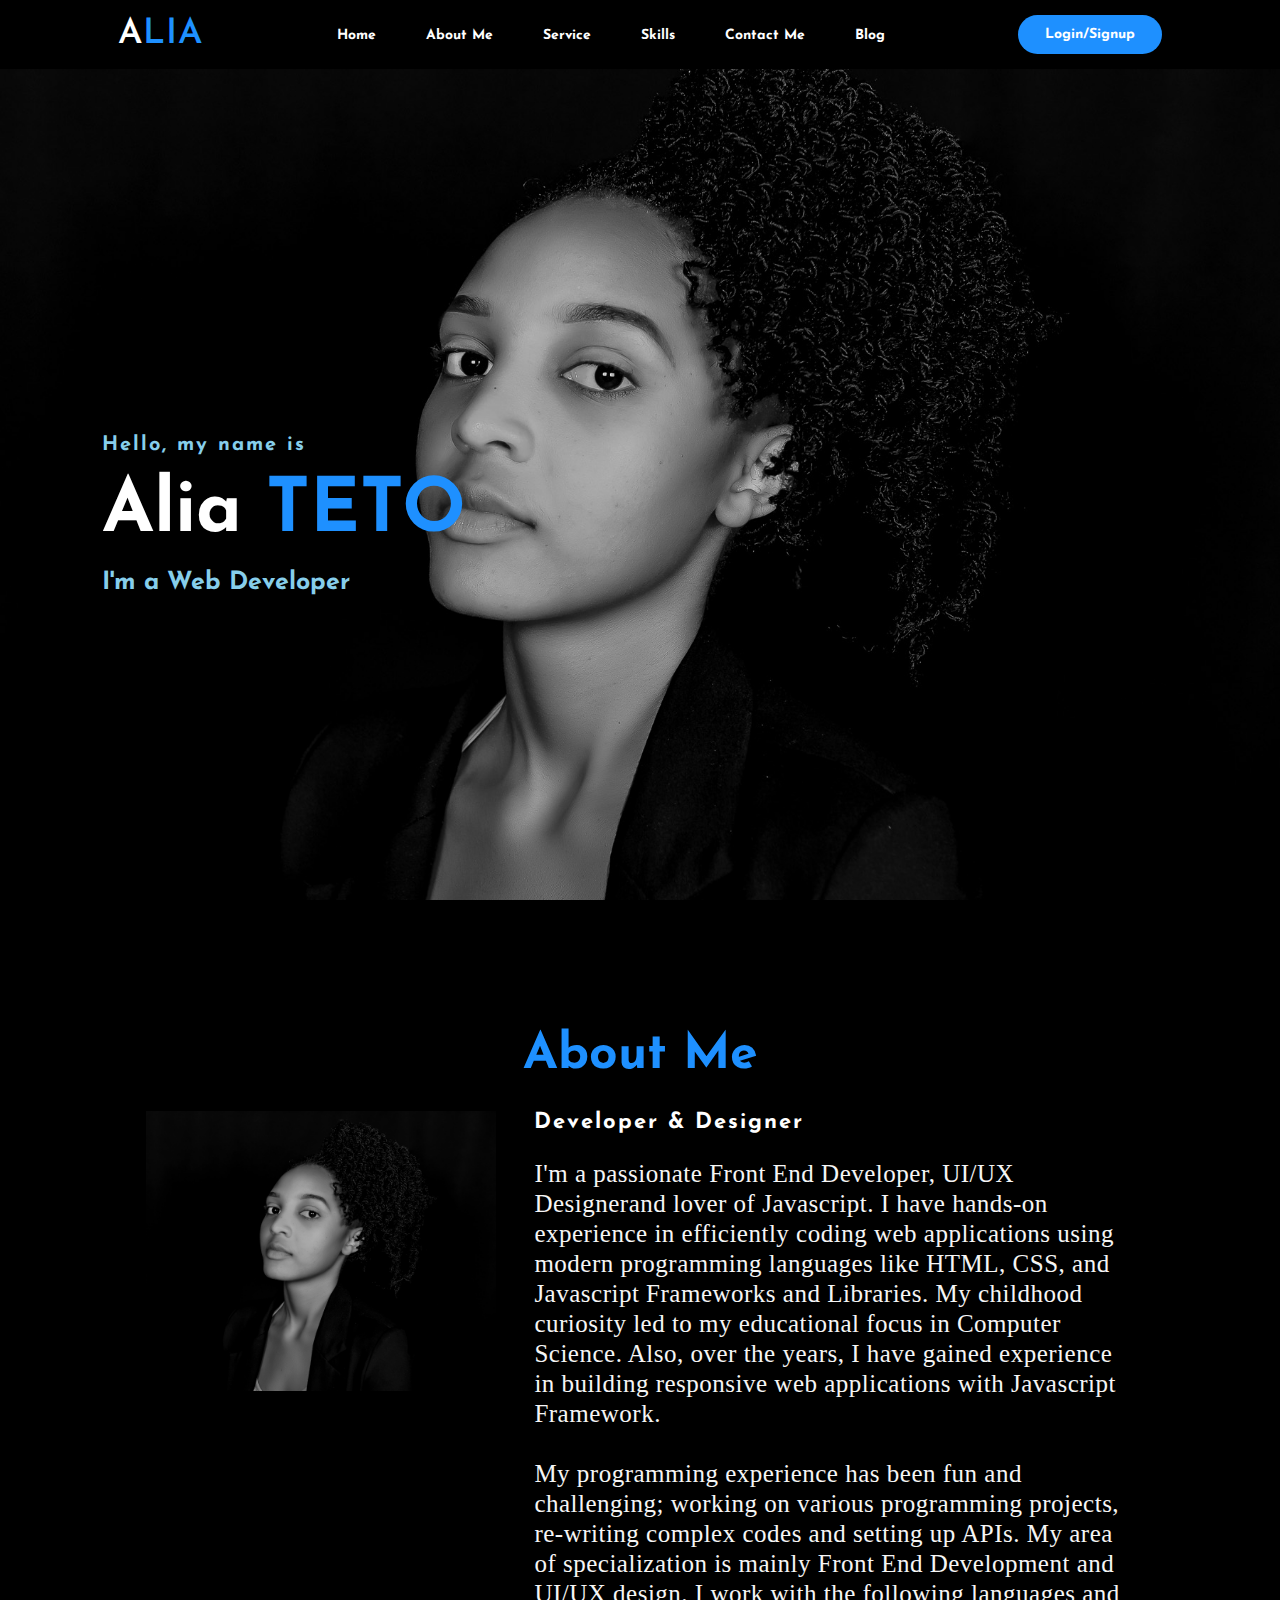
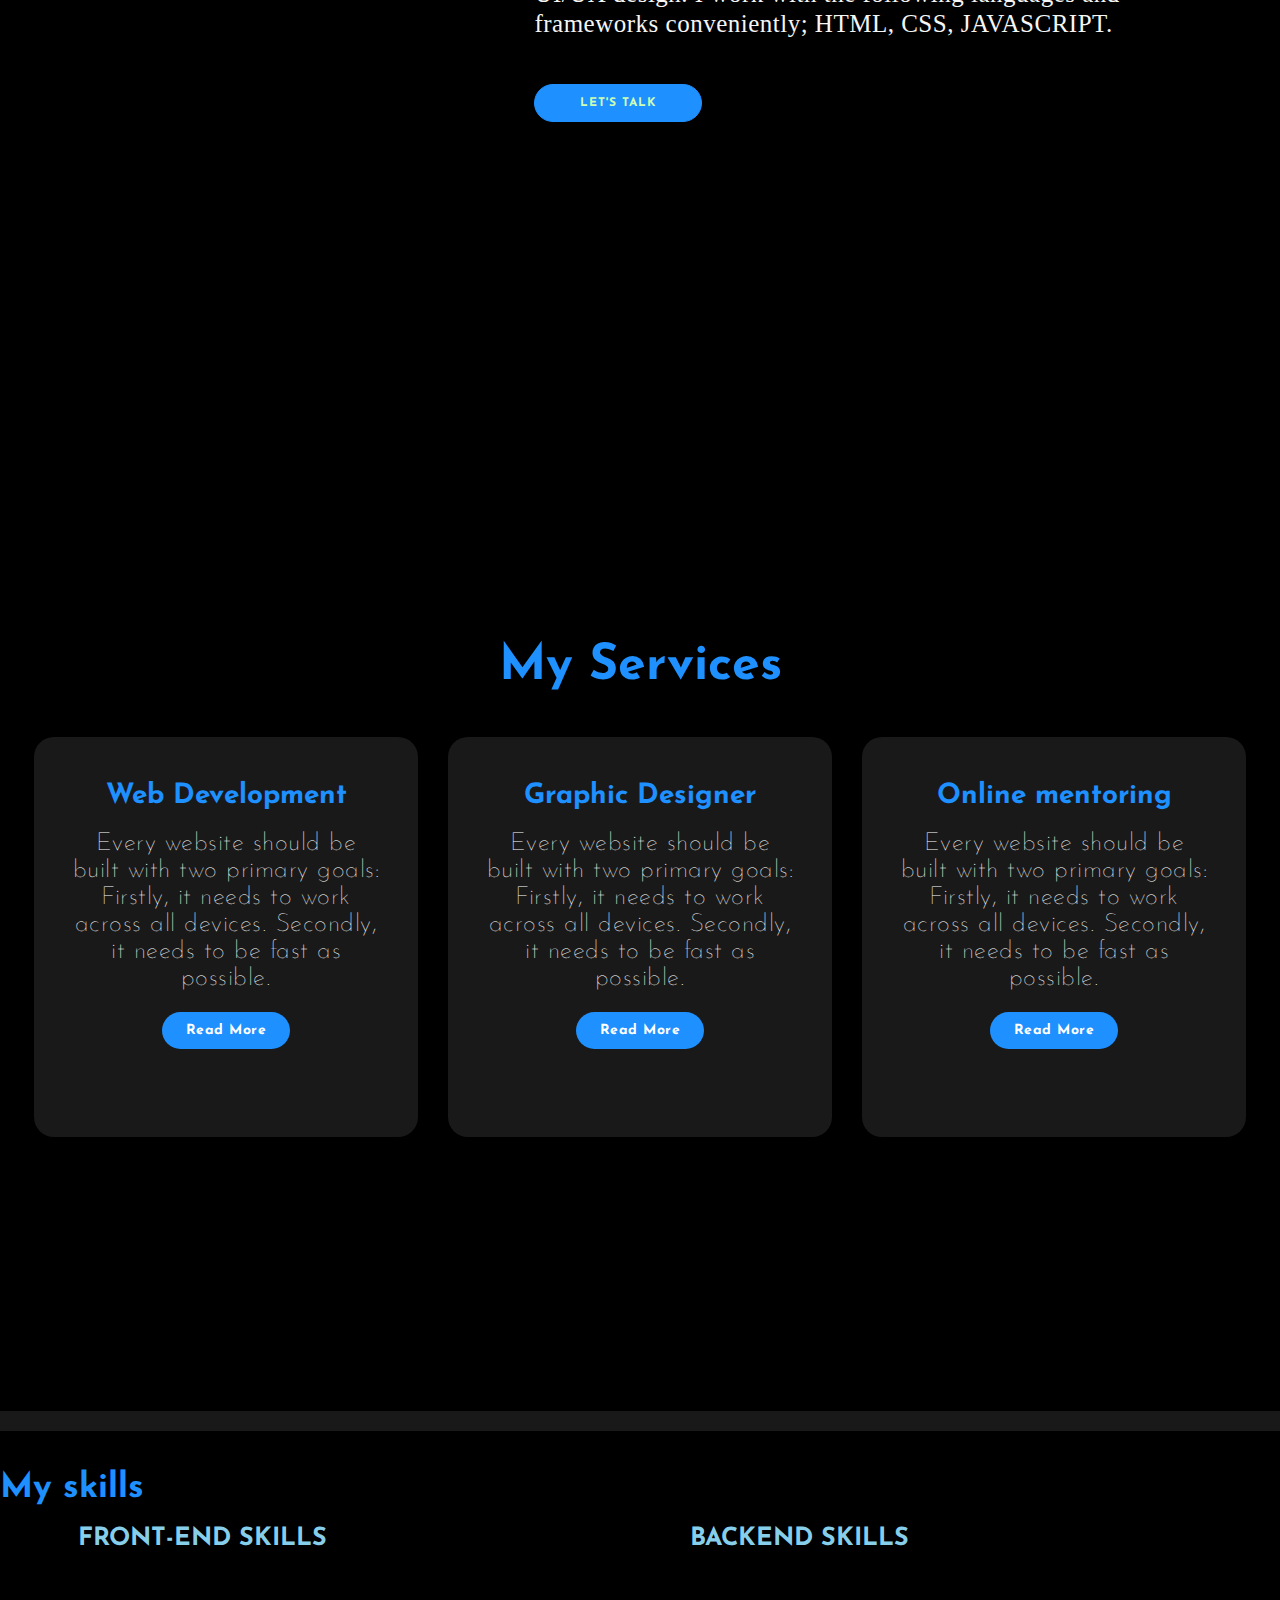
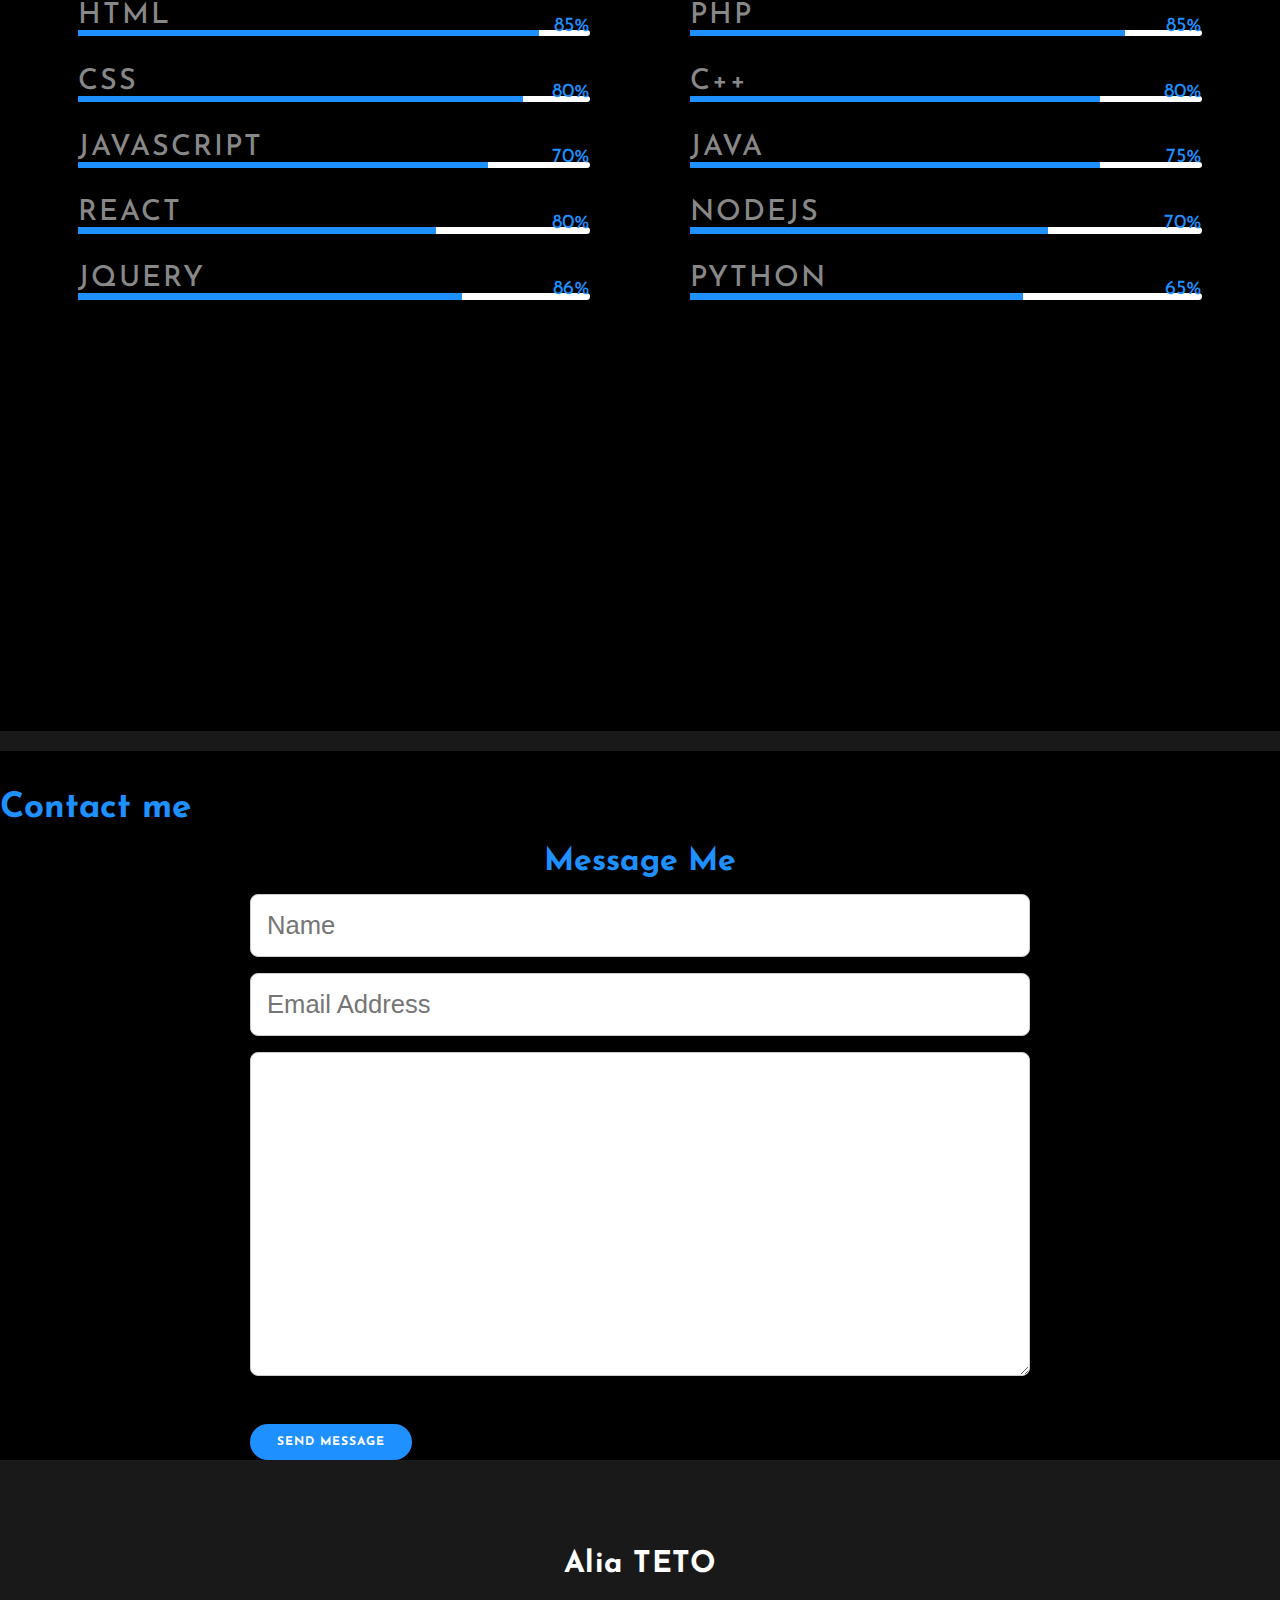
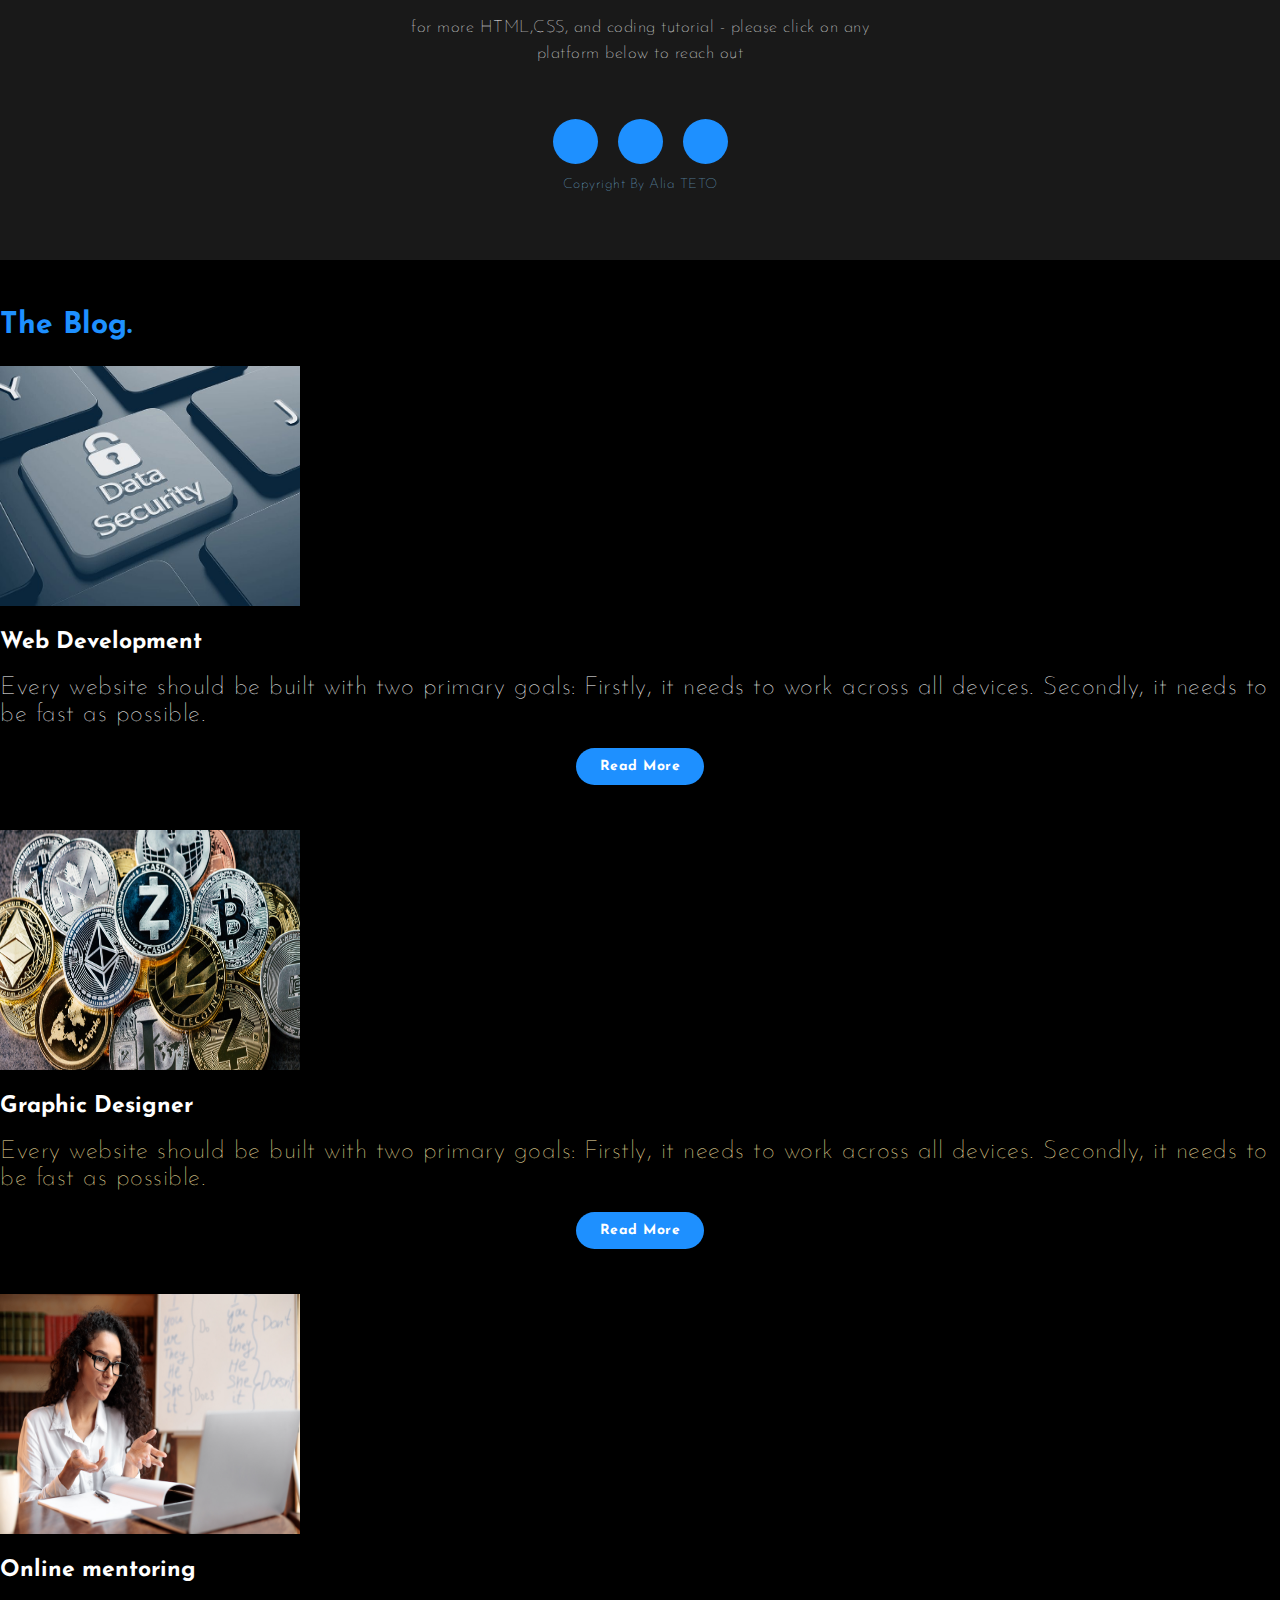
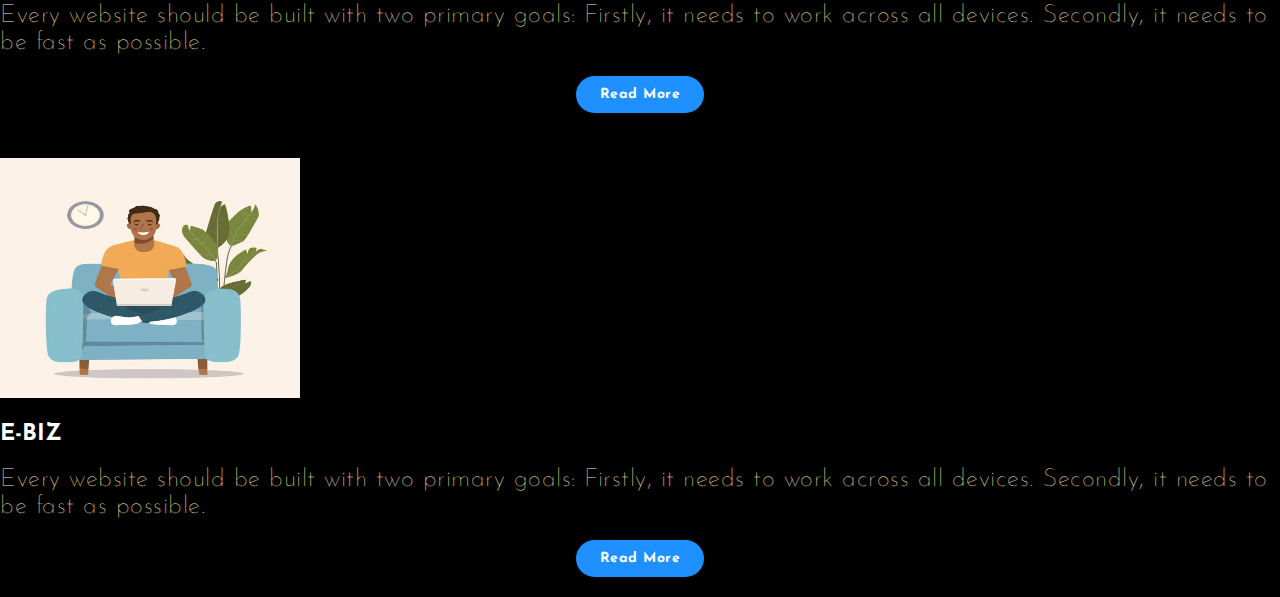
==== commit 9839cf7b: "this is about the admin dashboard" ====
--- a/index.html
+++ b/index.html
@@ -70,7 +70,7 @@
               led to my educational focus in Computer Science. Also, over the
               years, I have gained experience in building responsive web
               applications with Javascript Framework.
-              <br />
+              <br> <br>
 
               My programming experience has been fun and challenging; working on
               various programming projects, re-writing complex codes and setting
@@ -82,59 +82,61 @@
           </div>
         </div>
       </section>
-
-      <div class="service" id="service">
-        <div class="title">
-          <h2>My Services</h2>
-        </div>
-
-        <div class="box">
-          <div class="card">
-            <i class="fas fa-bars"></i>
-            <h5>Web Development</h5>
-            <div class="pra">
-              <p>
-                Every website should be built with two primary goals: Firstly,
-                it needs to work across all devices. Secondly, it needs to be
-                fast as possible.
-              </p>
-              <p style="text-align: center">
-                <a class="button" href="#">Read More</a>
-              </p>
-            </div>
-          </div>
-
-          <div class="card">
-            <i class="fas fa-images"></i>
-            <h5>Graphic Designer</h5>
-            <div class="pra">
-              <p>
-                Every website should be built with two primary goals: Firstly,
-                it needs to work across all devices. Secondly, it needs to be
-                fast as possible.
-              </p>
-              <p style="text-align: center">
-                <a class="button" href="#">Read More</a>
-              </p>
-            </div>
-          </div>
-
-          <div class="card">
-            <i class="fas fa-film"></i>
-            <h5>Online mentoring</h5>
-            <div class="pra">
-              <p>
-                Every website should be built with two primary goals: Firstly,
-                it needs to work across all devices. Secondly, it needs to be
-                fast as possible.
-              </p>
-              <p style="text-align: center">
-                <a class="button" href="#">Read More</a>
-              </p>
-            </div>
-          </div>
+<section id="service">
+  <div class="service" >
+    <div class="title">
+      <h2>My Services</h2>
+    </div>
+
+    <div class="box">
+      <div class="card">
+        <i class="fas fa-bars"></i>
+        <h5>Web Development</h5>
+        <div class="pra">
+          <p>
+            Every website should be built with two primary goals: Firstly,
+            it needs to work across all devices. Secondly, it needs to be
+            fast as possible.
+          </p>
+          <p style="text-align: center">
+            <a class="button" href="#">Read More</a>
+          </p>
         </div>
       </div>
+
+      <div class="card">
+        <i class="fas fa-images"></i>
+        <h5>Graphic Designer</h5>
+        <div class="pra">
+          <p>
+            Every website should be built with two primary goals: Firstly,
+            it needs to work across all devices. Secondly, it needs to be
+            fast as possible.
+          </p>
+          <p style="text-align: center">
+            <a class="button" href="#">Read More</a>
+          </p>
+        </div>
+      </div>
+
+      <div class="card">
+        <i class="fas fa-film"></i>
+        <h5>Online mentoring</h5>
+        <div class="pra">
+          <p>
+            Every website should be built with two primary goals: Firstly,
+            it needs to work across all devices. Secondly, it needs to be
+            fast as possible.
+          </p>
+          <p style="text-align: center">
+            <a class="button" href="#">Read More</a>
+          </p>
+        </div>
+      </div>
+    </div>
+  </div>
+</section>
+      
       <!-- start of skills section -->
 
       <section class="section-skills" id="skills">
@@ -242,15 +244,7 @@
               </div>
             </div>
         </div>
-
-            <!-- <p> -->
-            <!-- learn to live and grow to glow.
-                        i never stop  learning and i work hard to increase my knowledge and skills and put in
-                        practice to increase my experience.
-                        Consistency,persistence and team work are the key to creative skills and
-                    </p>
-                    <a href="" class="btn">Read more</a>   I  -->
-          </div>
+        </div>
         </div>
       </section>
 
@@ -259,34 +253,7 @@
         <div class="title">
           <h1>Contact me</h1>
         </div>
-
-        <div class="contact-center container">
-          <!-- <div class="left" data-aos="fade-down" data-aos-duration="1500">
-            <h2>Get In Touch</h2>
-            <p>
-              I like feedbacks,comments,appointments and suggestions. Feel free
-              to reach on me!! welcome.
-            </p>
-            <div>
-              <span class="icon"><i class="fas fa-user"></i></span>
-              <span class="content"></span>
-              <h3 class="ico">Name:</h3>
-              <span>Alia TETO</span>
-            </div>
-            <div>
-              <span class="icon"><i class="fas fa-marker"></i></span>
-              <span class="content"></span>
-              <h3>Address:</h3>
-              <span>Rwanda</span>
-            </div>
-
-            <div>
-              <span class="icon"><i class="fas fa-envelope"></i></span>
-              <span class="content"></span>
-              <h3>Email:</h3>
-              <span>aliateto377@gmail.com</span>
-            </div>
-          </div> -->
+        <div class="contact-center">
 
           <div class="right" data-aos="fade-up" data-aos-duration="1500">
             <form method="POST"  class="form">
@@ -319,28 +286,12 @@
       </section>
     </div>
     
+    <!-- blog section -->
+    
     <section class="blog" id="blog">
         <div class="main-nav">
   
             <h2>The Blog.</h2>
-        
-            <!-- <div class="upper"> -->
-                <!-- <div class="upper1">
-                <div class="article1">
-                  <h3>DATA SECURITY IN RWANDA</h3>
-                  <img src="img/data-security.jpg">
-                  <P>
-                    The private life, family, home or correspondence of a person shall not be subjected to arbitrary interference;
-                     his or her honour and good reputation shall be respected. A person’s home is inviolable. No search of or entry 
-                     into a home may be carried out without the consent of the owner, 
-                     except in circumstances and in accordance with procedures determined by law. 
-                    Confidentiality of correspondence and communication shall not be subject to waiver
-                     except in circumstances and in accordance with procedures determined by law.'
-                  </P>
-                  <button value="submit"  onclick="">Read more</button>
-                </div>
-                  </div>
-            </div> -->
             <div class="boxes">
                 <div class="cards">
                   <!-- <i class="fas fa-bars"></i> -->
@@ -407,20 +358,6 @@
               </div>
                   </div>
     </section>
-    <!-- first page -->
-
-    <!-- second page -->
-
-    <!-- third page -->
-
-    <!-- fourth page -->
-
-    <!-- <div class="contact-me" id="hire">
-        <p>Let Me Get A Beautiful Website.</p>
-        <a class="button.two" href="#">Hire Me</a>
-    </div> -->
-
-    <!-- footer start  -->
     <script src="./main.js"></script>
     <script src="./munye/js/geolocationapi.js"></script>
   </body>
--- a/css/style.css
+++ b/css/style.css
@@ -167,7 +167,7 @@
   margin: 0 auto;
 }
 .about-text {
-  width: 550px;
+  width: 600px;
 }
 .imageClass img {
   width: 50%;
@@ -188,10 +188,10 @@
 }
 .about-text p {
   color: whitesmoke;
-  letter-spacing: 1.5px;
-  line-height: 20px;
+  line-height: 30px;
   font-size: 25px;
   margin-bottom: 45px;
+  font-family: 'Gill Sans';
 }
 button {
   background-color: dodgerblue;
@@ -217,8 +217,7 @@
 }
 .title h2 {
   color: dodgerblue;
-  font-size: 75px;
-  /* width: 1130px; */
+  font-size: 50px;
   margin: 30px auto;
   text-align: center;
 }
@@ -239,6 +238,7 @@
   position: relative;
   overflow: hidden;
   text-align: center;
+
 }
 .card i {
   font-size: 50px;
@@ -253,8 +253,8 @@
   margin-bottom: 15px;
 }
 .pra p {
-  color: #fee7aa;
-  font-size: 16px;
+  color: white;
+  font-size: 25px;
   line-height: 27px;
   margin-bottom: 25px;
 }
@@ -324,9 +324,9 @@
   font-size: 14px;
 }
 
-h2 {
+/* h2 {
   text-align: left;
-}
+} */
 p {
   font-size: 14px;
   font-weight: 100;
@@ -515,17 +515,25 @@
 .section-contact {
   min-height: 100vh;
   background-color: black;
+  justify-content: center;
+  align-items: center;
 }
 .contact-center {
-  display: grid;
-  grid-template-columns: 1fr 1fr;
+  grid-template-columns: 0.5fr 0.5fr;
   gap: 3rem;
   color: white;
+  justify-content: center;
+  align-items: center;
+  padding-left: 250px;
+  padding-right: 250px;
+
 }
 .title h1 {
   color: dodgerblue;
   font-size: 35px;
   padding-top: 40px;
+  justify-content: center;
+  align-items: center;
 }
 .left h2 {
   font-size: 2.5rem;
@@ -534,14 +542,20 @@
   font-size: 1.6rem;
   margin-bottom: 2rem;
   color: white;
+  justify-content: center;
+  align-items: center;
 }
 .left div {
   display: flex;
   align-items: center;
   margin-bottom: 1.5rem;
+  justify-content: center;
+  align-items: center;
 }
 .left div .content {
   text-align: center;
+  justify-content: center;
+  align-items: center;
 }
 .left .icon {
   margin-right: 2rem;
@@ -551,6 +565,9 @@
 .form h2 {
   font-size: 2rem;
   margin-bottom: 1rem;
+  color: dodgerblue;
+  align-items: center;
+  text-align: center;
 }
 .form input,
 .form textarea {
@@ -564,6 +581,8 @@
   outline: none;
   border: none;
   border: 1px solid #ccc;
+  justify-content: center;
+  align-items: center;
 }
 .form .right div {
   display: flex;
@@ -694,9 +713,9 @@
   min-height: 400px;
   flex-wrap: wrap;
 }
-.cards {
-  height: 600px;
-  width: 335px;
+.card {
+  height: 400px;
+  width: 384px;
   padding: 20px 35px;
   background: #191919;
   border-radius: 20px;
@@ -704,6 +723,7 @@
   position: relative;
   overflow: hidden;
   text-align: center;
+
 }
 .cards img {
   font-size: 50px;
@@ -719,9 +739,13 @@
 }
 .prag p {
   color: #fee7aa;
-  font-size: 16px;
+  font-size: 25px;
   line-height: 27px;
   margin-bottom: 25px;
+}
+.card h5{
+  color:dodgerblue;
+  font-size: 28px;
 }
 .cards .button {
   background-color: dodgerblue;
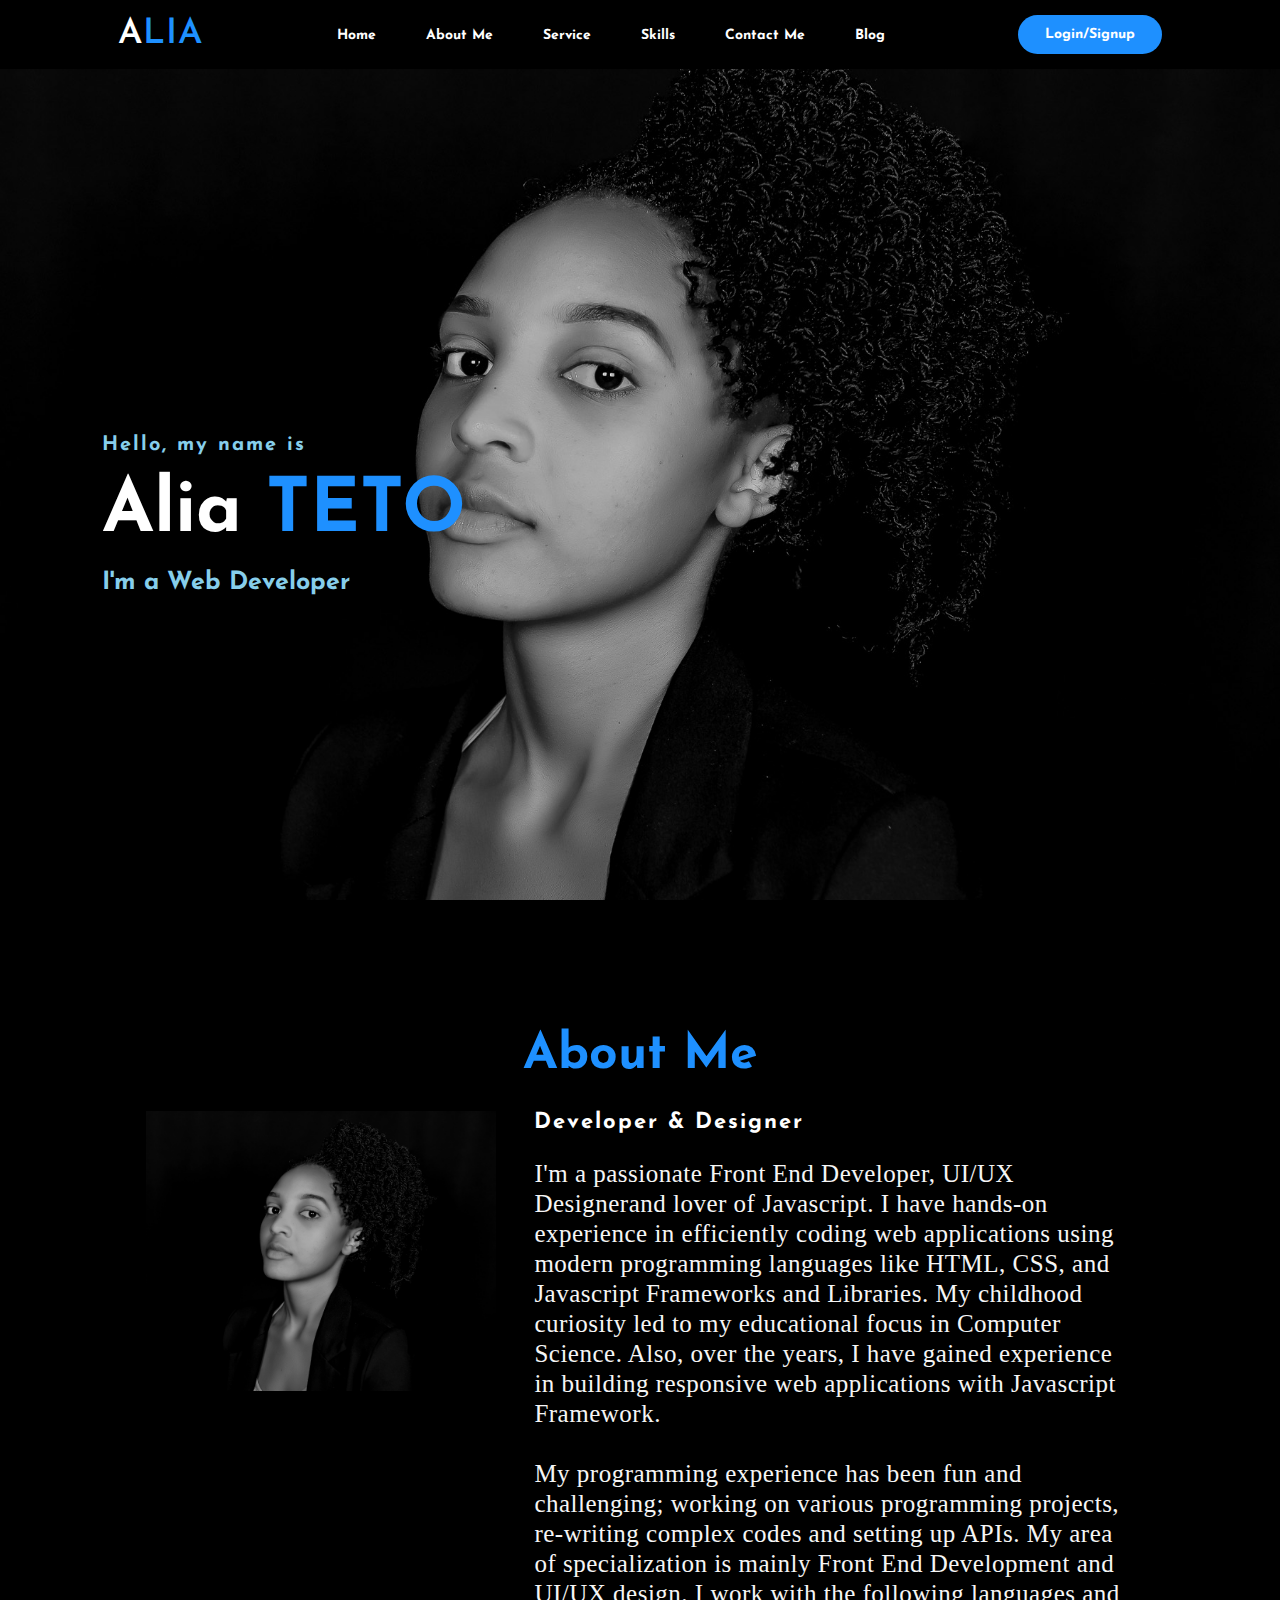
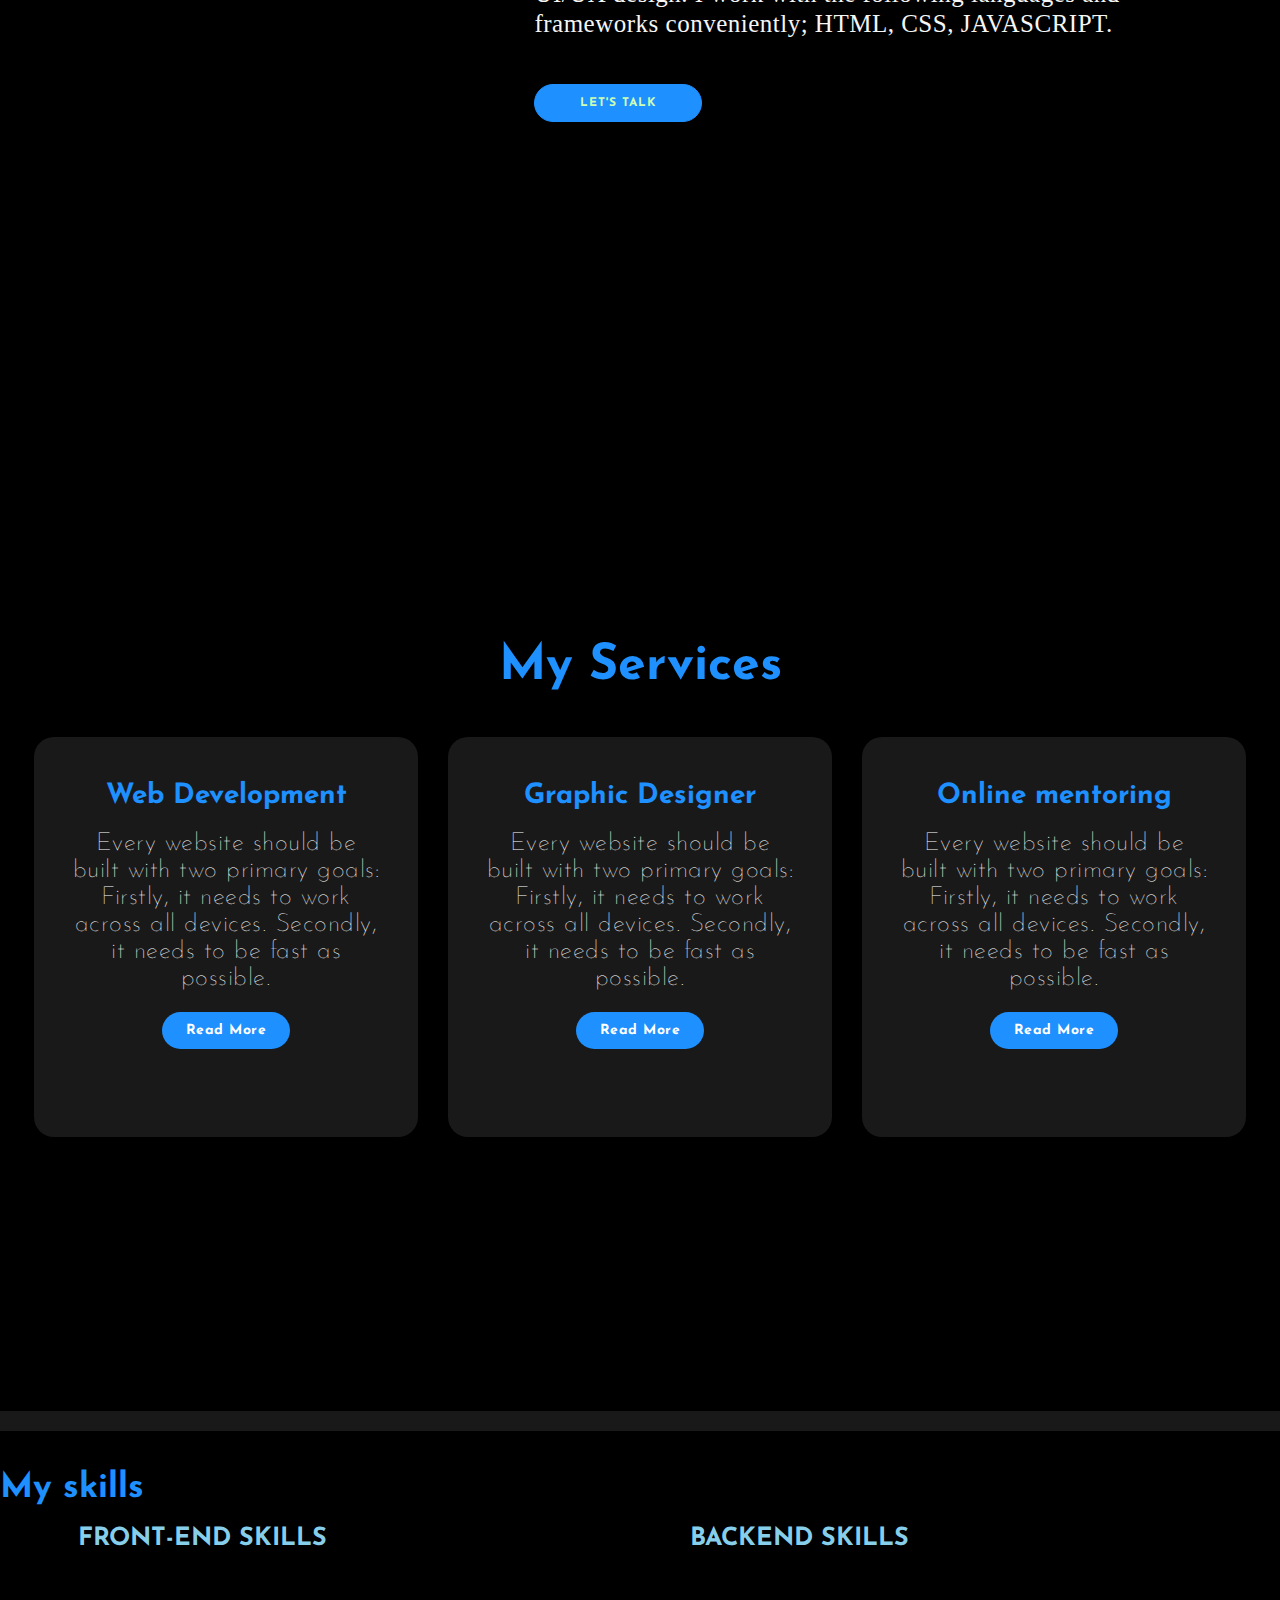
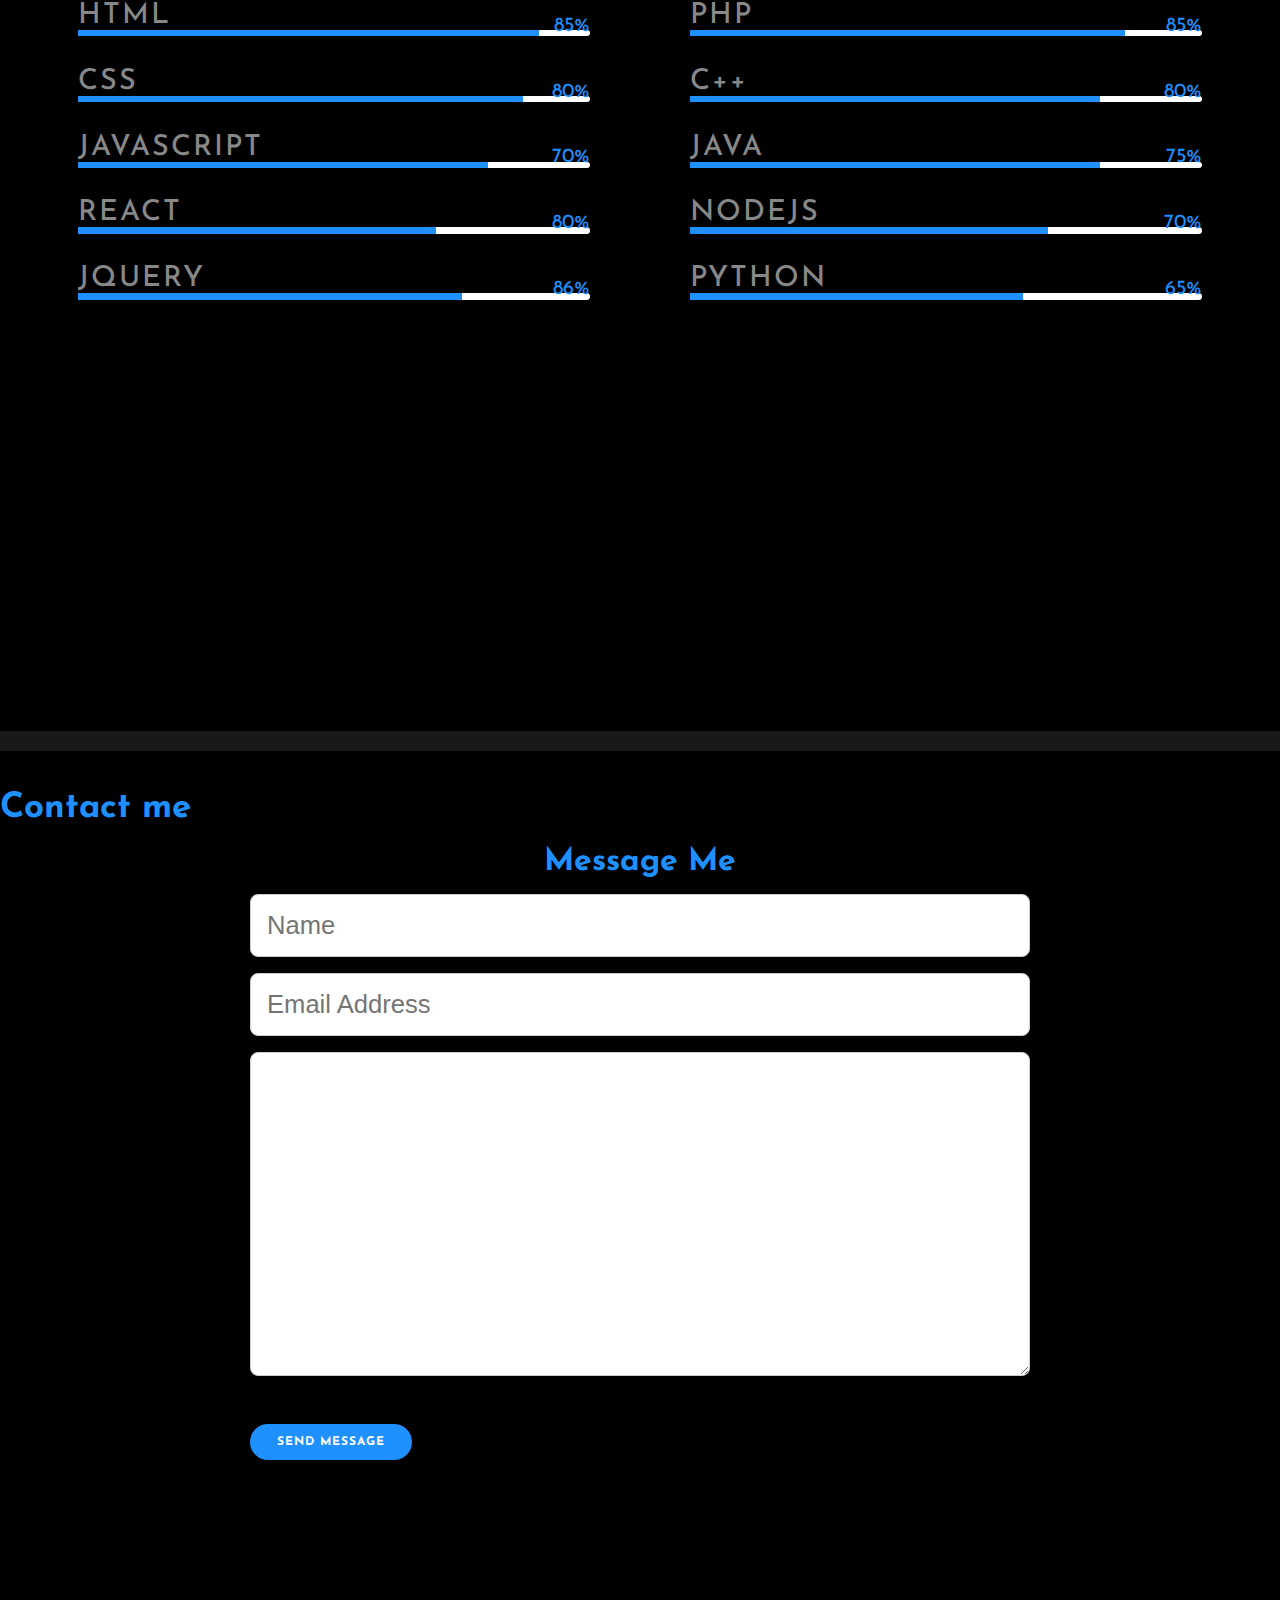
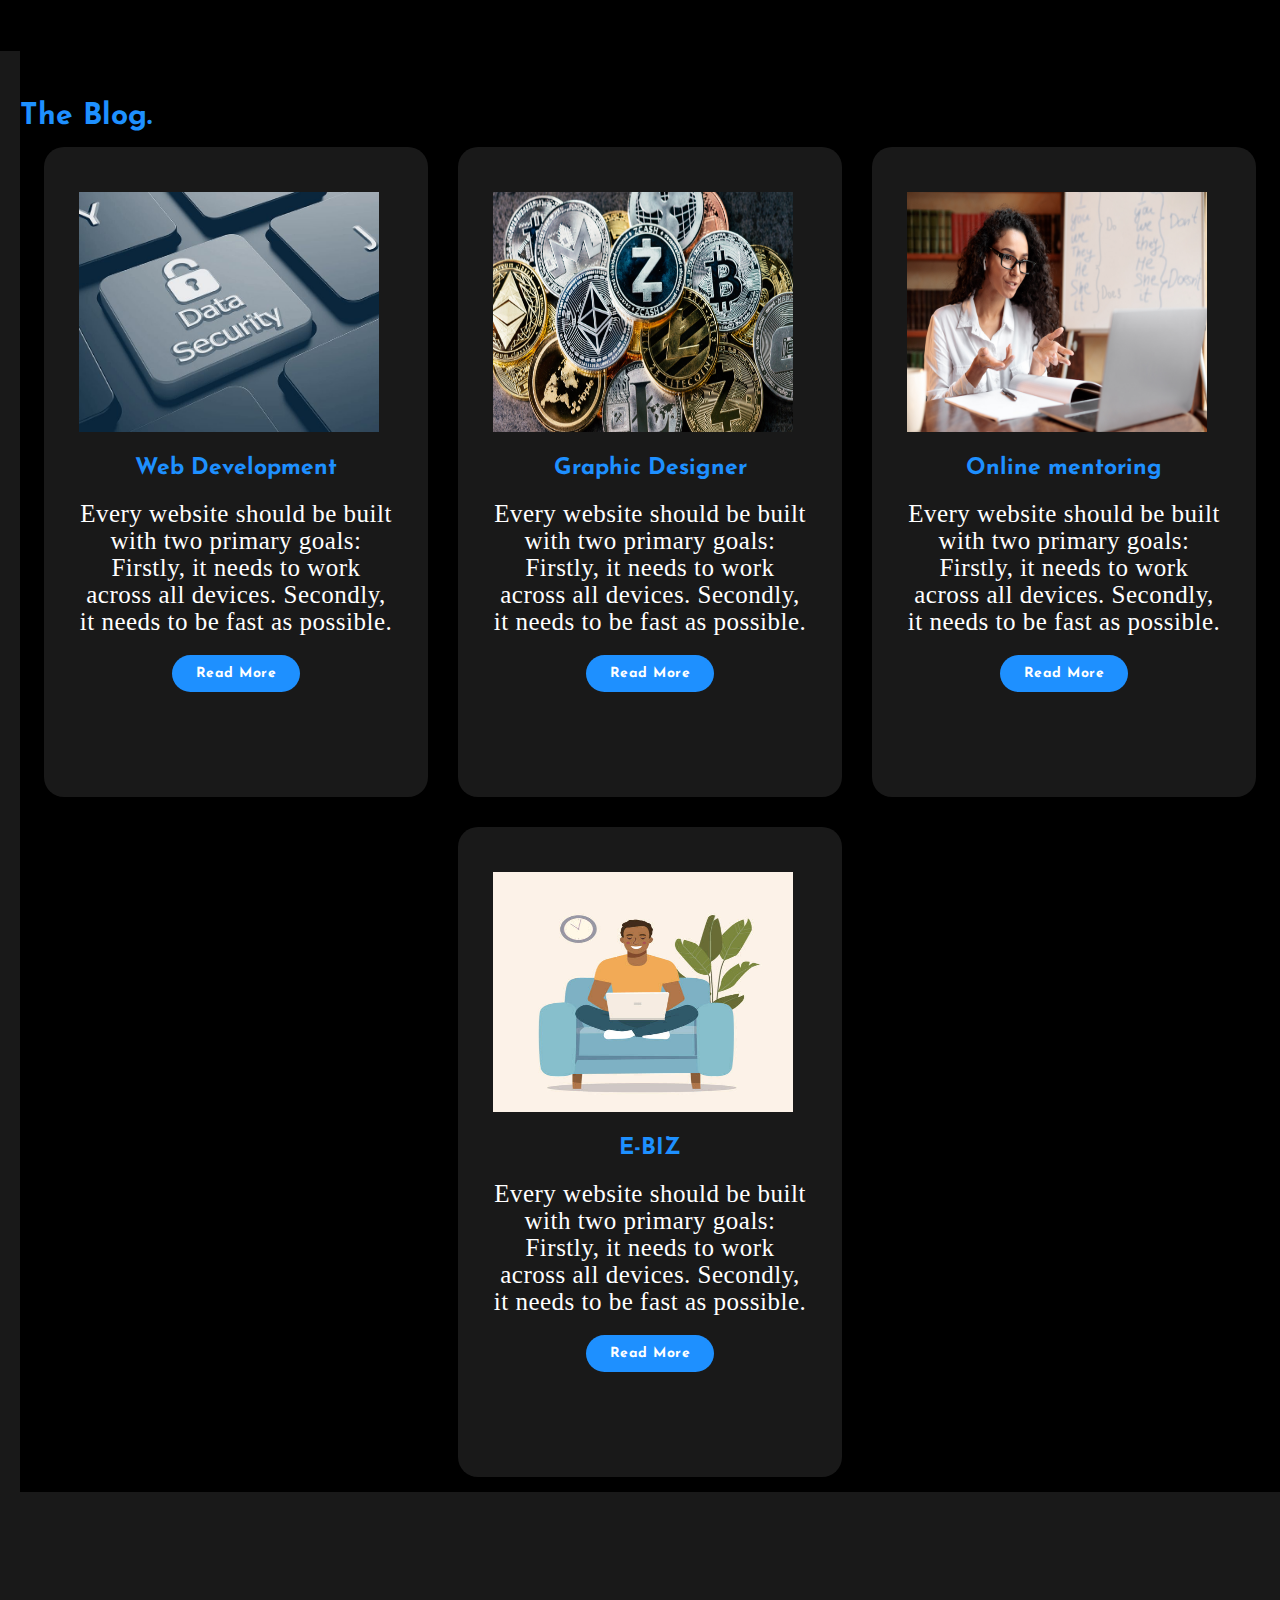
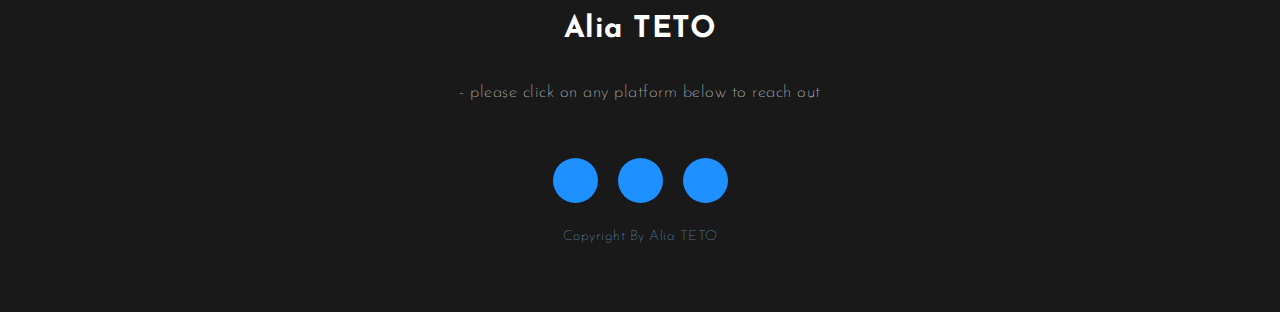
==== commit c011e529: "this is for blog and footer" ====
--- a/index.html
+++ b/index.html
@@ -270,19 +270,7 @@
           </div>
         </div>
 
-        <footer>
-          <p>Alia TETO</p>
-          <p>
-            for more HTML,CSS, and coding tutorial - please click on any
-            platform below to reach out
-          </p>
-          <div class="social">
-            <a href="#"><i class="fab fa-facebook-f"></i></a>
-            <a href="#"><i class="fab fa-instagram"></i></a>
-            <a href="#"><i class="fab fa-linkedin"></i></a>
-          </div>
-          <p class="end">Copyright By Alia TETO</p>
-        </footer>
+       
       </section>
     </div>
     
@@ -297,7 +285,7 @@
                   <!-- <i class="fas fa-bars"></i> -->
                   <img src="img/data-security.jpg">
                   <h5>Web Development</h5>
-                  <div class="pra">
+                  <div class="prag">
                     <p>
                       Every website should be built with two primary goals: Firstly,
                       it needs to work across all devices. Secondly, it needs to be
@@ -358,6 +346,18 @@
               </div>
                   </div>
     </section>
+    <footer>
+      <p>Alia TETO</p>
+      <p>
+        - please click on any  platform below to reach out
+      </p>
+      <div class="social">
+        <a href="#"><i class="fab fa-twitter"></i></a>
+        <a href="#"><i class="fab fa-instagram"></i></a>
+        <a href="#"><i class="fab fa-linkedin"></i></a>
+      </div>
+      <p class="end">Copyright By Alia TETO</p>
+    </footer>
     <script src="./main.js"></script>
     <script src="./munye/js/geolocationapi.js"></script>
   </body>
--- a/css/style.css
+++ b/css/style.css
@@ -238,6 +238,8 @@
   position: relative;
   overflow: hidden;
   text-align: center;
+  color: white;
+  font-family: 'Gill Sans';
 
 }
 .card i {
@@ -690,6 +692,8 @@
 
    background-color: black;
    min-height: 100vh;
+   margin-bottom: 20px;
+   margin-left: 20px;
 }
 .blog h2{
    color: dodgerblue;
@@ -725,6 +729,20 @@
   text-align: center;
 
 }
+.cards h5{
+  color:dodgerblue;
+}
+.cards {
+  height: 650px;
+  width: 384px;
+  padding: 20px 35px;
+  background: #191919;
+  border-radius: 20px;
+  margin: 15px;
+  position: relative;
+  overflow: hidden;
+  text-align: center;
+}
 .cards img {
   font-size: 50px;
   display: block;
@@ -738,10 +756,11 @@
   margin-bottom: 15px;
 }
 .prag p {
-  color: #fee7aa;
+  color: white;
   font-size: 25px;
   line-height: 27px;
   margin-bottom: 25px;
+  font-family: 'Gill Sans';
 }
 .card h5{
   color:dodgerblue;
